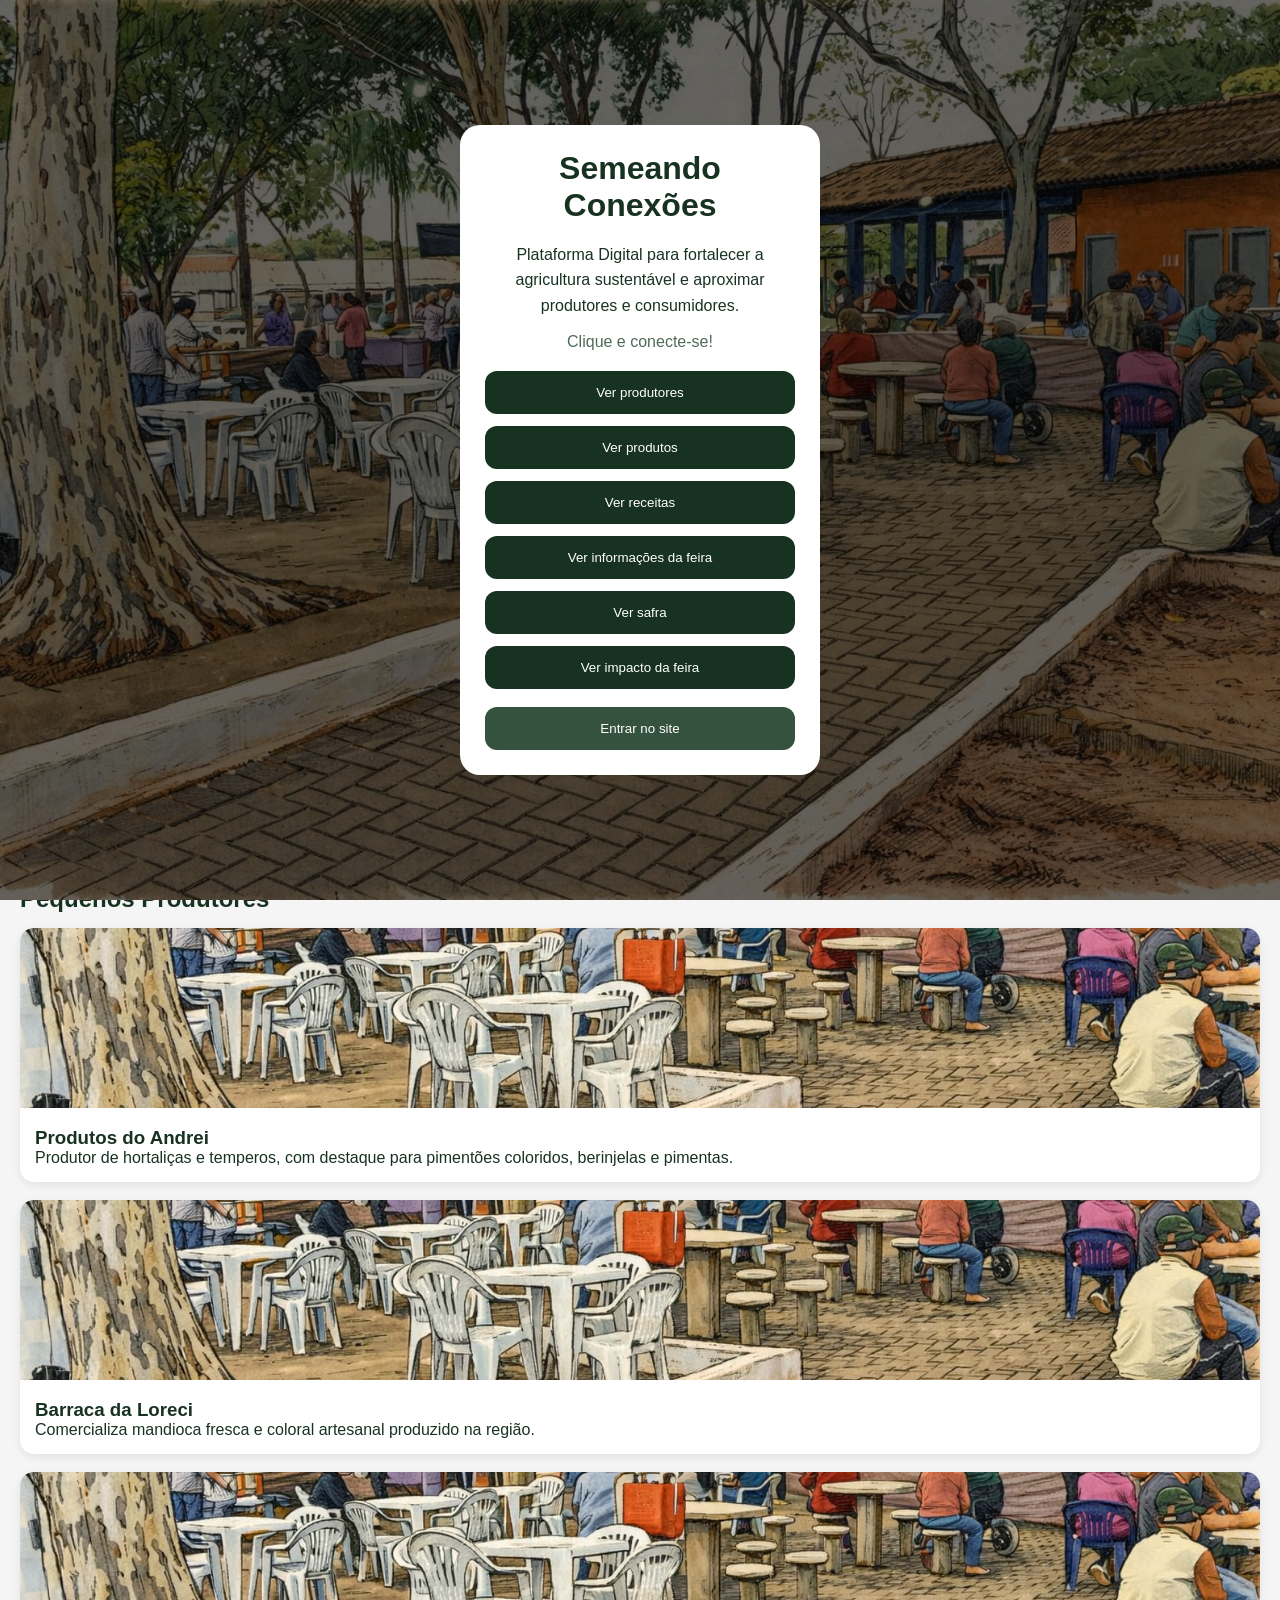
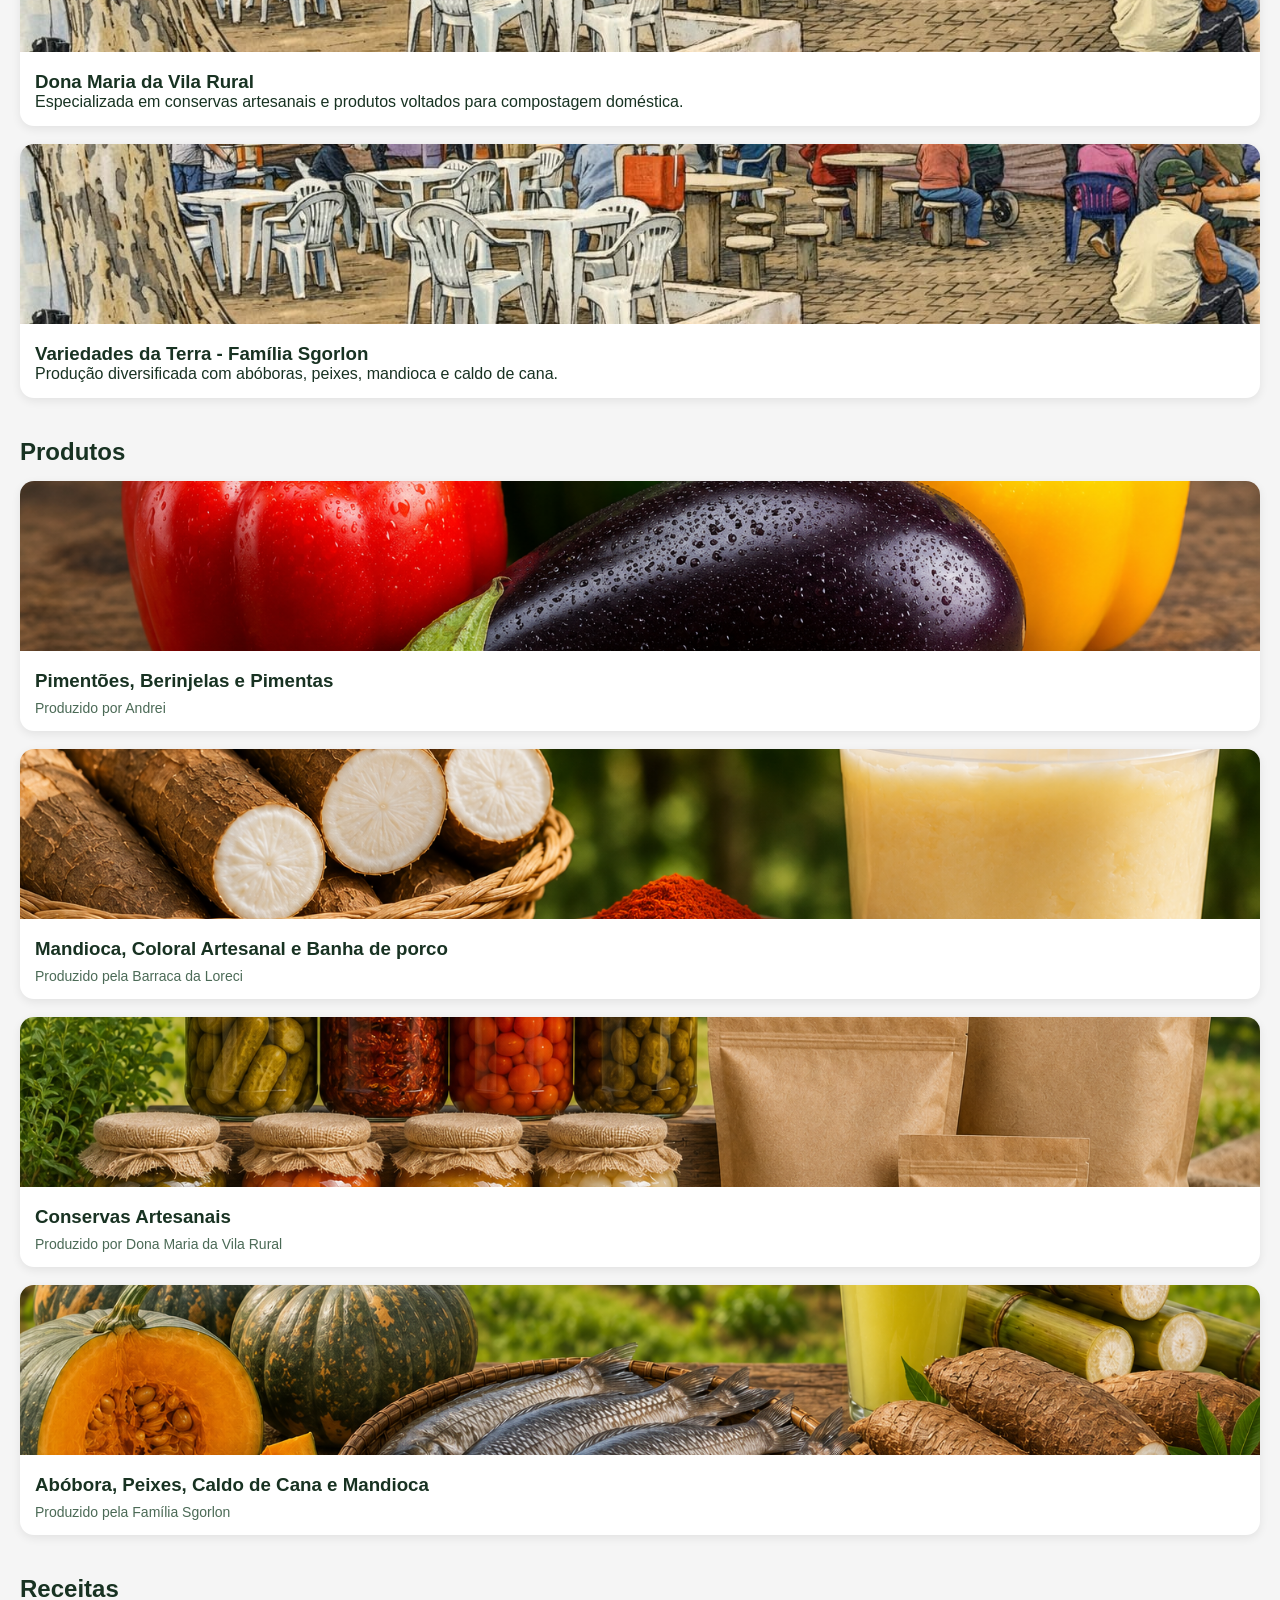
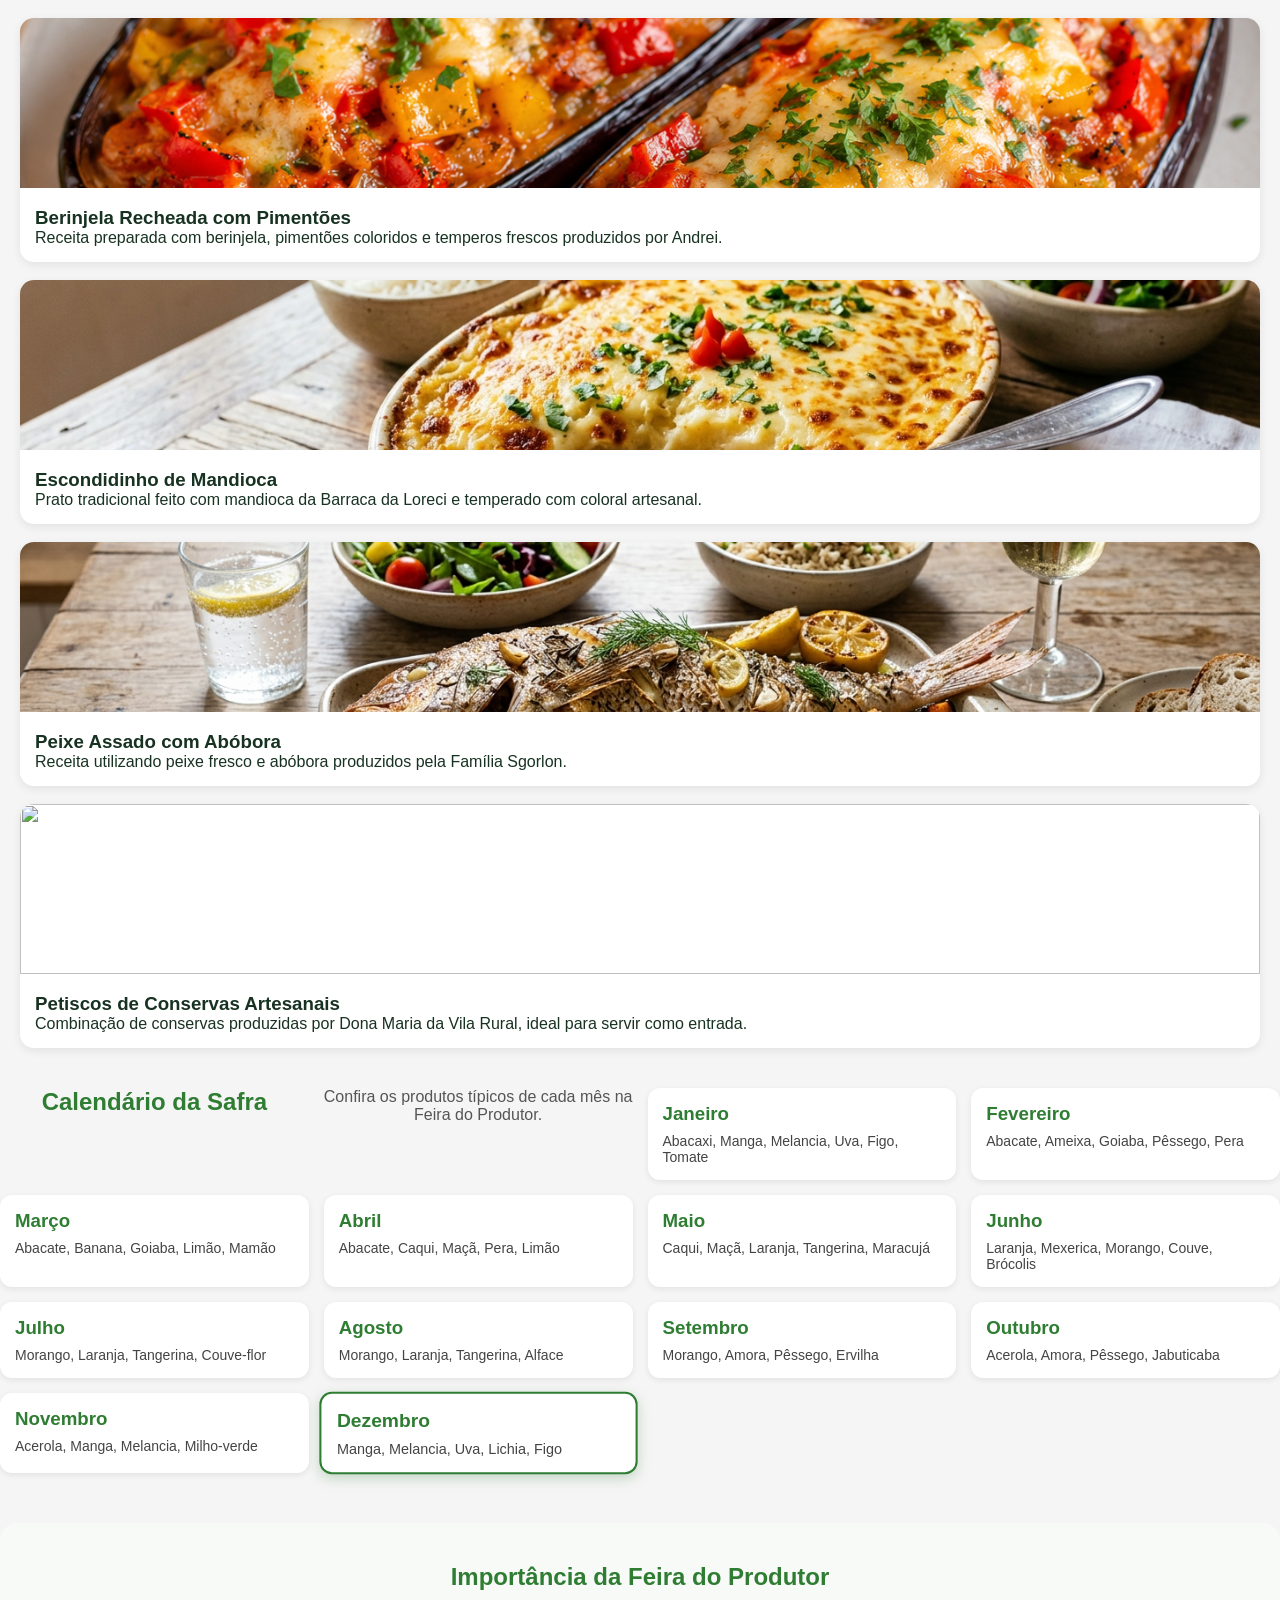
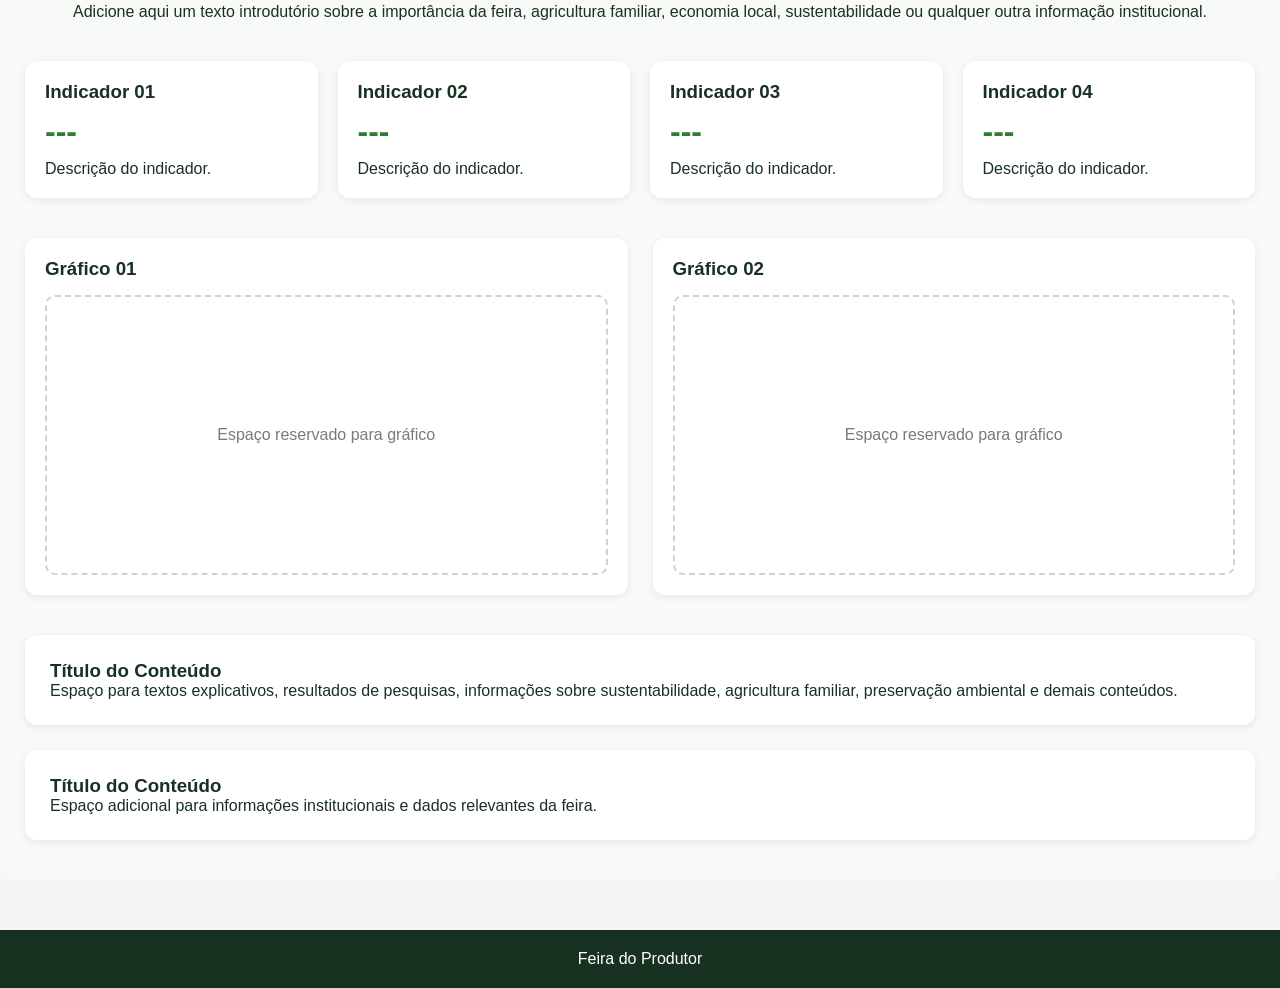
==== index.html @ ab34d2a9 "Atualizar o index.html" ====
<!DOCTYPE html>
<html lang="pt-BR">

<head>

    <meta charset="UTF-8">

    <meta name="viewport"
          content="width=device-width, initial-scale=1.0">

    <title>Semeando Conexões</title>

    <link rel="stylesheet"
          href="style.css">

</head>

<body>

    <!-- =========================================
    TELA INICIAL
    ========================================= -->

    <div class="tela-inicial" id="telaInicial">

        <div class="inicio-box">

            <h1>
              Semeando Conexões
            </h1>

            <p>

                Plataforma Digital para fortalecer a agricultura sustentável e aproximar produtores e consumidores.

            </p>

            <span>
                Clique e conecte-se!
            </span>

            <div class="botoes-inicio">

                <button onclick="irPara('produtores')">

                    Ver produtores

                </button>

                <button onclick="irPara('produtos')">

                    Ver produtos

                </button>

                <button onclick="irPara('receitas')">

                    Ver receitas

                </button>

                <button onclick="irPara('informacoes')">

                    Ver informações da feira

                </button>

                <button onclick="irPara('fpmc-safra')">

                    Ver safra

                </button>

                <button onclick="irPara('fpmc-impacto-feira)">

                    Ver impacto da feira

                </button>

            </div>

            <button class="entrar-site"
                    onclick="fecharTela()">

                Entrar no site

            </button>

        </div>

    </div>

    <!-- =========================================
    TOPO
    ========================================= -->

    <header>

       Semeando Conexões

    </header>

<div class="acessibilidade">

    <button onclick="alternarModoEscuro()">
        🌙 Modo Escuro
    </button>

    <button onclick="aumentarFonte()">
        A+
    </button>

    <button onclick="diminuirFonte()">
        A-
    </button>

</div>

    <!-- =========================================
    BANNER
    ========================================= -->

    <div class="banner">

        <img src="imagens/feira.jpeg">
        <div class="banner-escuro"></div>

        <img src="https://cdn-icons-png.flaticon.com/512/2909/2909762.png"
             class="logo-banner">

        <div class="banner-info">

            <p>
                Mais do que uma feira digital, somos uma ponte entre quem produz e quem consome, utilizando a tecnologia para valorizar o trabalho no campo e construir um futuro mais sustentável.
            </p>

        </div>

    </div>

    <!-- =========================================
    AVISOS
    ========================================= -->

    <section>

        <h2>Avisos</h2>

        <div class="caixa">

            <p>
               Leve suas figurinhas repetidas e participe da troca do Álbum da Copa do Mundo na feira do dia 05, a partir das 18h!
            </p>

        </div>

        <div class="caixa">

            <p>
              Atenção! Hoje é dia de feira!
            </p>

        </div>

    </section>

    <!-- =========================================
    FEIRA
    ========================================= -->

    <section id="informacoes">

        <h2>Informações da Feira</h2>

        <div class="caixa">

            <p>
                <strong>Local:</strong>
                Praça dos Expedicionários, Santa Cruz de Monte Castelo
            </p>

            <br>

            <p>
                <strong>Data:</strong>
                05 de Junho
            </p>

            <br>

            <p>
                <strong>Horário:</strong>
                A partir das 16h
            </p>

        </div>

    </section>

    <!-- =========================================
    PRODUTORES
    ========================================= -->

    <section id="produtores">

    <h2>Pequenos Produtores</h2>

    <div class="produtores">

        <div class="produtor">

            <img src="imagens/feira.jpeg">

            <div class="produtor-info">

                <h3>Produtos do Andrei</h3>

                <p>
                    Produtor de hortaliças e temperos, com destaque para pimentões coloridos, berinjelas e pimentas.
                </p>

            </div>

        </div>

        <div class="produtor">

            <img src="imagens/feira.jpeg">

            <div class="produtor-info">

                <h3>Barraca da Loreci</h3>

                <p>
                    Comercializa mandioca fresca e coloral artesanal produzido na região.
                </p>

            </div>

        </div>

        <div class="produtor">

            <img src="imagens/feira.jpeg">

            <div class="produtor-info">

                <h3>Dona Maria da Vila Rural</h3>

                <p>
                    Especializada em conservas artesanais e produtos voltados para compostagem doméstica.
                </p>

            </div>

        </div>

        <div class="produtor">

            <img src="imagens/feira.jpeg">

            <div class="produtor-info">

                <h3>Variedades da Terra - Família Sgorlon</h3>

                <p>
                    Produção diversificada com abóboras, peixes, mandioca e caldo de cana.
                </p>

            </div>

        </div>

    </div>

</section>

    <!-- =========================================
    PRODUTOS
    ========================================= -->

    <section id="produtos">

    <h2>Produtos</h2>

    <div class="produtos">

        <div class="produto">

            <img src="imagens/andrei.png">

            <div class="produto-info">

                <h3>Pimentões, Berinjelas e Pimentas</h3>

                <p class="produtor-nome">
                    Produzido por Andrei
                </p>

            </div>

        </div>

        <div class="produto">

            <img src="imagens/loreci.png">

            <div class="produto-info">

                <h3>Mandioca, Coloral Artesanal e Banha de porco</h3>

                <p class="produtor-nome">
                    Produzido pela Barraca da Loreci
                </p>

            </div>

        </div>

        <div class="produto">

            <img src="imagens/dmaria.png">

            <div class="produto-info">

                <h3>Conservas Artesanais</h3>

                <p class="produtor-nome">
                    Produzido por Dona Maria da Vila Rural
                </p>

            </div>

        </div>

        <div class="produto">

            <img src="imagens/sgorlon.png">

            <div class="produto-info">

                <h3>Abóbora, Peixes, Caldo de Cana e Mandioca</h3>

                <p class="produtor-nome">
                    Produzido pela Família Sgorlon
                </p>

            </div>

        </div>

    </div>

</section>

    <!-- =========================================
    RECEITAS
    ========================================= -->

    <section id="receitas">

    <h2>Receitas</h2>

    <div class="receitas">

        <div class="receita">

            <img src="imagens/berinjela.png">

            <div class="receita-info">

                <h3>Berinjela Recheada com Pimentões</h3>

                <p>
                    Receita preparada com berinjela, pimentões coloridos e temperos frescos produzidos por Andrei.
                </p>

            </div>

        </div>

        <div class="receita">

            <img src="imagens/escondidinho.png">

            <div class="receita-info">

                <h3>Escondidinho de Mandioca</h3>

                <p>
                    Prato tradicional feito com mandioca da Barraca da Loreci e temperado com coloral artesanal.
                </p>

            </div>

        </div>

        <div class="receita">

            <img src="imagens/peixe.png">

            <div class="receita-info">

                <h3>Peixe Assado com Abóbora</h3>

                <p>
                    Receita utilizando peixe fresco e abóbora produzidos pela Família Sgorlon.
                </p>

            </div>

        </div>

        <div class="receita">

            <img src="imagens/conservas">

            <div class="receita-info">

                <h3>Petiscos de Conservas Artesanais</h3>

                <p>
                    Combinação de conservas produzidas por Dona Maria da Vila Rural, ideal para servir como entrada.
                </p>

            </div>

        </div>

    </div>

</section>

<div class="fpmc-safra">

<h2 class="fpmc-safra-titulo">Calendário da Safra</h2>
<p class="fpmc-safra-subtitulo">
    Confira os produtos típicos de cada mês na Feira do Produtor.
</p>

    <div class="fpmc-safra-item" data-mes="0">
        <h3>Janeiro</h3>
        <p>Abacaxi, Manga, Melancia, Uva, Figo, Tomate</p>
    </div>

    <div class="fpmc-safra-item" data-mes="1">
        <h3>Fevereiro</h3>
        <p>Abacate, Ameixa, Goiaba, Pêssego, Pera</p>
    </div>

    <div class="fpmc-safra-item" data-mes="2">
        <h3>Março</h3>
        <p>Abacate, Banana, Goiaba, Limão, Mamão</p>
    </div>

    <div class="fpmc-safra-item" data-mes="3">
        <h3>Abril</h3>
        <p>Abacate, Caqui, Maçã, Pera, Limão</p>
    </div>

    <div class="fpmc-safra-item" data-mes="4">
        <h3>Maio</h3>
        <p>Caqui, Maçã, Laranja, Tangerina, Maracujá</p>
    </div>

    <div class="fpmc-safra-item" data-mes="5">
        <h3>Junho</h3>
        <p>Laranja, Mexerica, Morango, Couve, Brócolis</p>
    </div>

    <div class="fpmc-safra-item" data-mes="6">
        <h3>Julho</h3>
        <p>Morango, Laranja, Tangerina, Couve-flor</p>
    </div>

    <div class="fpmc-safra-item" data-mes="7">
        <h3>Agosto</h3>
        <p>Morango, Laranja, Tangerina, Alface</p>
    </div>

    <div class="fpmc-safra-item" data-mes="8">
        <h3>Setembro</h3>
        <p>Morango, Amora, Pêssego, Ervilha</p>
    </div>

    <div class="fpmc-safra-item" data-mes="9">
        <h3>Outubro</h3>
        <p>Acerola, Amora, Pêssego, Jabuticaba</p>
    </div>

    <div class="fpmc-safra-item" data-mes="10">
        <h3>Novembro</h3>
        <p>Acerola, Manga, Melancia, Milho-verde</p>
    </div>

    <div class="fpmc-safra-item" data-mes="11">
        <h3>Dezembro</h3>
        <p>Manga, Melancia, Uva, Lichia, Figo</p>
    </div>

</div>

<section id="fpmc-impacto-feira">

    <div class="fpmc-impacto-cabecalho">
        <h2>Importância da Feira do Produtor</h2>
        <p>
            Adicione aqui um texto introdutório sobre a importância da feira,
            agricultura familiar, economia local, sustentabilidade ou qualquer
            outra informação institucional.
        </p>
    </div>

    <!-- Área para indicadores -->
    <div class="fpmc-impacto-indicadores">

        <div class="fpmc-impacto-card">
            <h3>Indicador 01</h3>
            <div class="fpmc-impacto-valor">---</div>
            <p>Descrição do indicador.</p>
        </div>

        <div class="fpmc-impacto-card">
            <h3>Indicador 02</h3>
            <div class="fpmc-impacto-valor">---</div>
            <p>Descrição do indicador.</p>
        </div>

        <div class="fpmc-impacto-card">
            <h3>Indicador 03</h3>
            <div class="fpmc-impacto-valor">---</div>
            <p>Descrição do indicador.</p>
        </div>

        <div class="fpmc-impacto-card">
            <h3>Indicador 04</h3>
            <div class="fpmc-impacto-valor">---</div>
            <p>Descrição do indicador.</p>
        </div>

    </div>

    <!-- Área para gráficos -->
    <div class="fpmc-impacto-graficos">

        <div class="fpmc-grafico-box">
            <h3>Gráfico 01</h3>
            <div class="fpmc-placeholder">
                Espaço reservado para gráfico
            </div>
        </div>

        <div class="fpmc-grafico-box">
            <h3>Gráfico 02</h3>
            <div class="fpmc-placeholder">
                Espaço reservado para gráfico
            </div>
        </div>

    </div>

    <!-- Área para textos explicativos -->
    <div class="fpmc-impacto-conteudo">

        <div class="fpmc-texto-box">
            <h3>Título do Conteúdo</h3>
            <p>
                Espaço para textos explicativos, resultados de pesquisas,
                informações sobre sustentabilidade, agricultura familiar,
                preservação ambiental e demais conteúdos.
            </p>
        </div>

        <div class="fpmc-texto-box">
            <h3>Título do Conteúdo</h3>
            <p>
                Espaço adicional para informações institucionais e dados
                relevantes da feira.
            </p>
        </div>

    </div>

</section>

    <!-- =========================================
    RODAPÉ
    ========================================= -->

    <footer>

       Feira do Produtor

    </footer>

    <script src="script.js"></script>

</body>
</html>
---- style.css ----
* {

    margin: 0;
    padding: 0;

    box-sizing: border-box;

    font-family: Verdana, sans-serif;
}

body {

    background: #F5F5F5;

    color: #183222;
}

/* =========================================
TELA INICIAL
========================================= */

.tela-inicial {
    position: fixed;
    inset: 0;
    background: 
        linear-gradient(
            rgba(0,0,0,0.60),
            rgba(0,0,0,0.60)
        ), 
        url("imagens/feira.jpeg"); 

    background-size: cover;
    background-position: center;
    display: flex;
    justify-content: center;
    align-items: center;
    z-index: 9999;
    padding: 20px;
}

.inicio-box {

    background: white;

    width: 100%;

    max-width: 360px;

    border-radius: 20px;

    padding: 25px;

    text-align: center;
}

.inicio-box h1 {

    color: #183222;

    margin-bottom: 18px;
}

.inicio-box p {

    line-height: 1.6;

    margin-bottom: 15px;
}

.inicio-box span {

    display: block;

    margin-bottom: 20px;

    color: #4E6B58;
}

.botoes-inicio {

    display: flex;

    flex-direction: column;

    gap: 12px;

    margin-bottom: 18px;
}

.botoes-inicio button,
.entrar-site {

    background: #183222;

    color: white;

    border: none;

    padding: 14px;

    border-radius: 12px;

    cursor: pointer;
}

.entrar-site {

    background: #35523F;

    width: 100%;
}

/* =========================================
TOPO
========================================= */

header {

    background: #183222;

    color: white;

    padding: 18px;

    text-align: center;

    font-size: 22px;

    font-weight: bold;
}

/* =========================================
BANNER
========================================= */

.banner {

    position: relative;

    height: 240px;

    overflow: hidden;
}

.banner img {

    width: 100%;
    height: 100%;

    object-fit: cover;
}

.banner-escuro {

    position: absolute;

    inset: 0;

    background: rgba(0,0,0,0.45);
}

.banner-info {

    position: absolute;

    bottom: 20px;

    left: 20px;

    color: white;
}

.banner-info h1 {

    font-size: 30px;

    margin-bottom: 10px;
}

.banner-info p {

    font-size: 15px;

    max-width: 240px;

    line-height: 1.5;
}


/* =========================================
SEÇÕES
========================================= */

section {

    padding: 20px;
}

section h2 {

    margin-bottom: 15px;

    color: #183222;

    font-size: 24px;
}

/* =========================================
CAIXAS
========================================= */

.caixa {

    background: white;

    border-left: 6px solid #183222;

    padding: 16px;

    border-radius: 12px;

    margin-bottom: 18px;
}

.caixa p {

    line-height: 1.6;
}

/* =========================================
PRODUTORES
========================================= */

.produtores {

    display: flex;

    flex-direction: column;

    gap: 18px;
}

.produtor {

    background: white;

    border-radius: 14px;

    overflow: hidden;

    box-shadow:
        0 3px 10px rgba(0,0,0,0.08);
}

.produtor img {

    width: 100%;

    height: 180px;

    object-fit: cover;
}

.produtor-info {

    padding: 15px;
}

/* =========================================
PRODUTOS
========================================= */

.produtos {

    display: flex;

    flex-direction: column;

    gap: 18px;
}

.produto {

    background: white;

    border-radius: 14px;

    overflow: hidden;

    box-shadow:
        0 3px 10px rgba(0,0,0,0.08);
}

.produto img {

    width: 100%;

    height: 170px;

    object-fit: cover;
}

.produto-info {

    padding: 15px;
}

.produtor-nome {

    color: #4B6A56;

    margin-top: 8px;

    font-size: 14px;
}

/* =========================================
RECEITAS
========================================= */

.receitas {

    display: flex;

    flex-direction: column;

    gap: 18px;
}

.receita {

    background: white;

    border-radius: 14px;

    overflow: hidden;

    box-shadow:
        0 3px 10px rgba(0,0,0,0.08);
}

.receita img {

    width: 100%;

    height: 170px;

    object-fit: cover;
}

.receita-info {

    padding: 15px;
}

/* =========================================
RODAPÉ
========================================= */

footer {

    background: #183222;

    color: white;

    text-align: center;

    padding: 20px;

    margin-top: 25px;
}

/* =========================================
ACESSIBILIDADE
========================================= */

.acessibilidade {

    display: flex;

    justify-content: center;

    align-items: center;

    gap: 12px;

    padding: 14px 18px;

    background: white;

    position: sticky;

    top: 0;

    z-index: 900;

    box-shadow:
        0 2px 10px rgba(0,0,0,0.08);
}

.acessibilidade button {

    border: none;

    background: #183222;

    color: white;

    min-width: 55px;

    height: 55px;

    border-radius: 14px;

    font-size: 16px;

    font-weight: bold;

    cursor: pointer;

    transition: all 0.25s ease;

    display: flex;

    align-items: center;

    justify-content: center;

    box-shadow:
        0 4px 12px rgba(24,50,34,0.20);
}

.acessibilidade button:hover {

    transform: translateY(-2px);

    box-shadow:
        0 6px 16px rgba(24,50,34,0.30);
}

.acessibilidade button:active {

    transform: scale(0.96);
}

/* BOTÃO MODO ESCURO */

.acessibilidade button:first-child {

    min-width: 150px;

    gap: 8px;

    padding: 0 18px;
}

/* =========================================
MODO ESCURO
========================================= */

.dark-mode {

   background: #121212;

   color: #F5F5F5;
}

.dark-mode header {

   background: #0F2217;
}

.dark-mode footer {

   background: #0F2217;
}

.dark-mode .acessibilidade {

   background: #1E1E1E;
}

/* =========================
   CARDS GERAIS + FEIRA
========================= */

.dark-mode .caixa,
.dark-mode .produtor,
.dark-mode .produto,
.dark-mode .receita,
.dark-mode .fpmc-impacto-card,
.dark-mode .fpmc-grafico-box,
.dark-mode .fpmc-texto-box {

   background: #1E1E1E;

   color: #F5F5F5;
}

/* TÍTULOS GERAIS */
.dark-mode section h2,
.dark-mode .fpmc-impacto-card h3,
.dark-mode .fpmc-grafico-box h3,
.dark-mode .fpmc-texto-box h3 {

   color: #1E1E1E;
}

/* =========================
IMPORTÂNCIA DA FEIRA
========================= */

.dark-mode #fpmc-impacto-feira{
    background:#1E1E1E;
}

.dark-mode #fpmc-impacto-feira,
.dark-mode #fpmc-impacto-feira p,
.dark-mode #fpmc-impacto-feira span,
.dark-mode #fpmc-impacto-feira div{
    color:#F5F5F5;
}

.dark-mode #fpmc-impacto-feira .fpmc-impacto-cabecalho p{
    color:#D0D0D0;
}

.dark-mode .fpmc-impacto-card,
.dark-mode .fpmc-grafico-box,
.dark-mode .fpmc-texto-box{
    background:#1E1E1E;
    color:#F5F5F5;
}

.dark-mode .fpmc-impacto-card h3,
.dark-mode .fpmc-grafico-box h3,
.dark-mode .fpmc-texto-box h3{
    color:#1E1E1E;
}

.dark-mode .fpmc-impacto-valor{
    color:#1E1E1E;
}

.dark-mode .fpmc-placeholder{
    background:#151515;
    border-color:#444;
    color:#D0D0D0;
}
/* =========================
   CALENDÁRIO DA SAFRA
========================= */

.dark-mode {

   background: #121212;

   color: #F5F5F5;
}

/* =========================
   ESTRUTURA GERAL
========================= */

.dark-mode header {
   background: #0F2217;
}

.dark-mode footer {
   background: #0F2217;
}

.dark-mode .acessibilidade {
   background: #1E1E1E;
}

/* =========================
   CARDS GERAIS DO SITE
========================= */

.dark-mode .caixa,
.dark-mode .produtor,
.dark-mode .produto,
.dark-mode .receita,
.dark-mode .fpmc-impacto-card,
.dark-mode .fpmc-grafico-box,
.dark-mode .fpmc-texto-box,
.dark-mode .fpmc-safra-item {

   background: #1E1E1E;

   color: #807d7d;
}

/* =========================
   TÍTULOS
========================= */

.dark-mode section h2,
.dark-mode .fpmc-impacto-card h3,
.dark-mode .fpmc-grafico-box h3,
.dark-mode .fpmc-texto-box h3,
.dark-mode .fpmc-safra-item h3 {

   color: #8DDB9A;
}

/* =========================
   IMPORTÂNCIA DA FEIRA
   (CORREÇÃO DEFINITIVA)
========================= */

.dark-mode #fpmc-impacto-feira,
.dark-mode #fpmc-impacto-feira p,
.dark-mode #fpmc-impacto-feira span,
.dark-mode #fpmc-impacto-feira div {

   color: #494747;
}

/* valores dos indicadores */
.dark-mode .fpmc-impacto-valor {
   color: #8DDB9A;
}

/* placeholders de gráfico */
.dark-mode .fpmc-placeholder {
   background: #151515;
   border-color: #444;
   color: #5c5b5b;
}

/* =========================
   CALENDÁRIO DA SAFRA (NOVO MODELO)
========================= */

.dark-mode .fpmc-safra-item {
   background: #1E1E1E;
   color: #F5F5F5;
}

.dark-mode .fpmc-safra-item p {
   color: #E0E0E0;
}

.dark-mode .fpmc-safra-titulo {
    color: #8DDB9A;
}

.dark-mode .fpmc-safra-subtitulo {
    color: #D0D0D0;
}

/* =========================
   ELEMENTOS EXISTENTES
========================= */

.dark-mode .produtor-nome {
   color: #A9E2B0;
}

.dark-mode .inicio-box {
   background: #222;
   color: white;
}

.dark-mode .inicio-box h1 {
   color: #8DDB9A;
}

.dark-mode .inicio-box span {
   color: #D0D0D0;
}

.dark-mode .acessibilidade button {
   background: #2E7D32;
}

/* Calendário da Safra - Feira do Produtor Monte Castelo */

.fpmc-safra-titulo {
    text-align: center;
    color: #2e7d32;
    margin-bottom: 40px;
}

.fpmc-safra-subtitulo {
    text-align: center;
    margin-bottom: 20px;
    color: #555;
}

.fpmc-safra {
    display: grid;
    grid-template-columns: repeat(4, 1fr);
    gap: 15px;
    margin-top: 20px;
}

/* Responsivo */
@media (max-width: 1000px) {
    .fpmc-safra {
        grid-template-columns: repeat(2, 1fr);
    }
}

@media (max-width: 600px) {
    .fpmc-safra {
        grid-template-columns: 1fr;
    }
}

.fpmc-safra-item {
    background: #fff;
    padding: 15px;
    border-radius: 12px;
    box-shadow: 0 2px 6px rgba(0,0,0,0.08);
    transition: 0.3s;
}

.fpmc-safra-item h3 {
    margin: 0 0 8px;
    color: #2e7d32;
}

.fpmc-safra-item p {
    margin: 0;
    font-size: 14px;
    color: #444;
}

/* =========================
   DESTAQUE MÊS ATUAL
========================= */

.fpmc-safra-item.destaque {
    border: 2px solid #2e7d32;
    transform: scale(1.03);
    box-shadow: 0 4px 12px rgba(46,125,50,0.25);
}

#fpmc-impacto-feira{
    margin:50px 0;
    padding:40px 25px;
    background:#f7faf7;
    border-radius:18px;
}

#fpmc-impacto-feira .fpmc-impacto-cabecalho{
    text-align:center;
    margin-bottom:40px;
}

#fpmc-impacto-feira .fpmc-impacto-cabecalho h2{
    color:#2e7d32;
    margin-bottom:12px;
}

#fpmc-impacto-feira .fpmc-impacto-indicadores{
    display:grid;
    grid-template-columns:repeat(auto-fit,minmax(220px,1fr));
    gap:20px;
    margin-bottom:40px;
}

#fpmc-impacto-feira .fpmc-impacto-card{
    background:#fff;
    padding:20px;
    border-radius:12px;
    box-shadow:0 2px 8px rgba(0,0,0,.08);
}

#fpmc-impacto-feira .fpmc-impacto-valor{
    font-size:2rem;
    font-weight:bold;
    color:#2e7d32;
    margin:10px 0;
}

#fpmc-impacto-feira .fpmc-impacto-graficos{
    display:grid;
    grid-template-columns:repeat(auto-fit,minmax(350px,1fr));
    gap:25px;
    margin-bottom:40px;
}

#fpmc-impacto-feira .fpmc-grafico-box{
    background:#fff;
    padding:20px;
    border-radius:12px;
    box-shadow:0 2px 8px rgba(0,0,0,.08);
}

#fpmc-impacto-feira .fpmc-placeholder{
    height:280px;
    border:2px dashed #c7d8c7;
    border-radius:10px;
    display:flex;
    align-items:center;
    justify-content:center;
    color:#7a7a7a;
    margin-top:15px;
}

#fpmc-impacto-feira .fpmc-impacto-conteudo{
    display:grid;
    gap:25px;
}

#fpmc-impacto-feira .fpmc-texto-box{
    background:#fff;
    padding:25px;
    border-radius:12px;
    box-shadow:0 2px 8px rgba(0,0,0,.08);
}
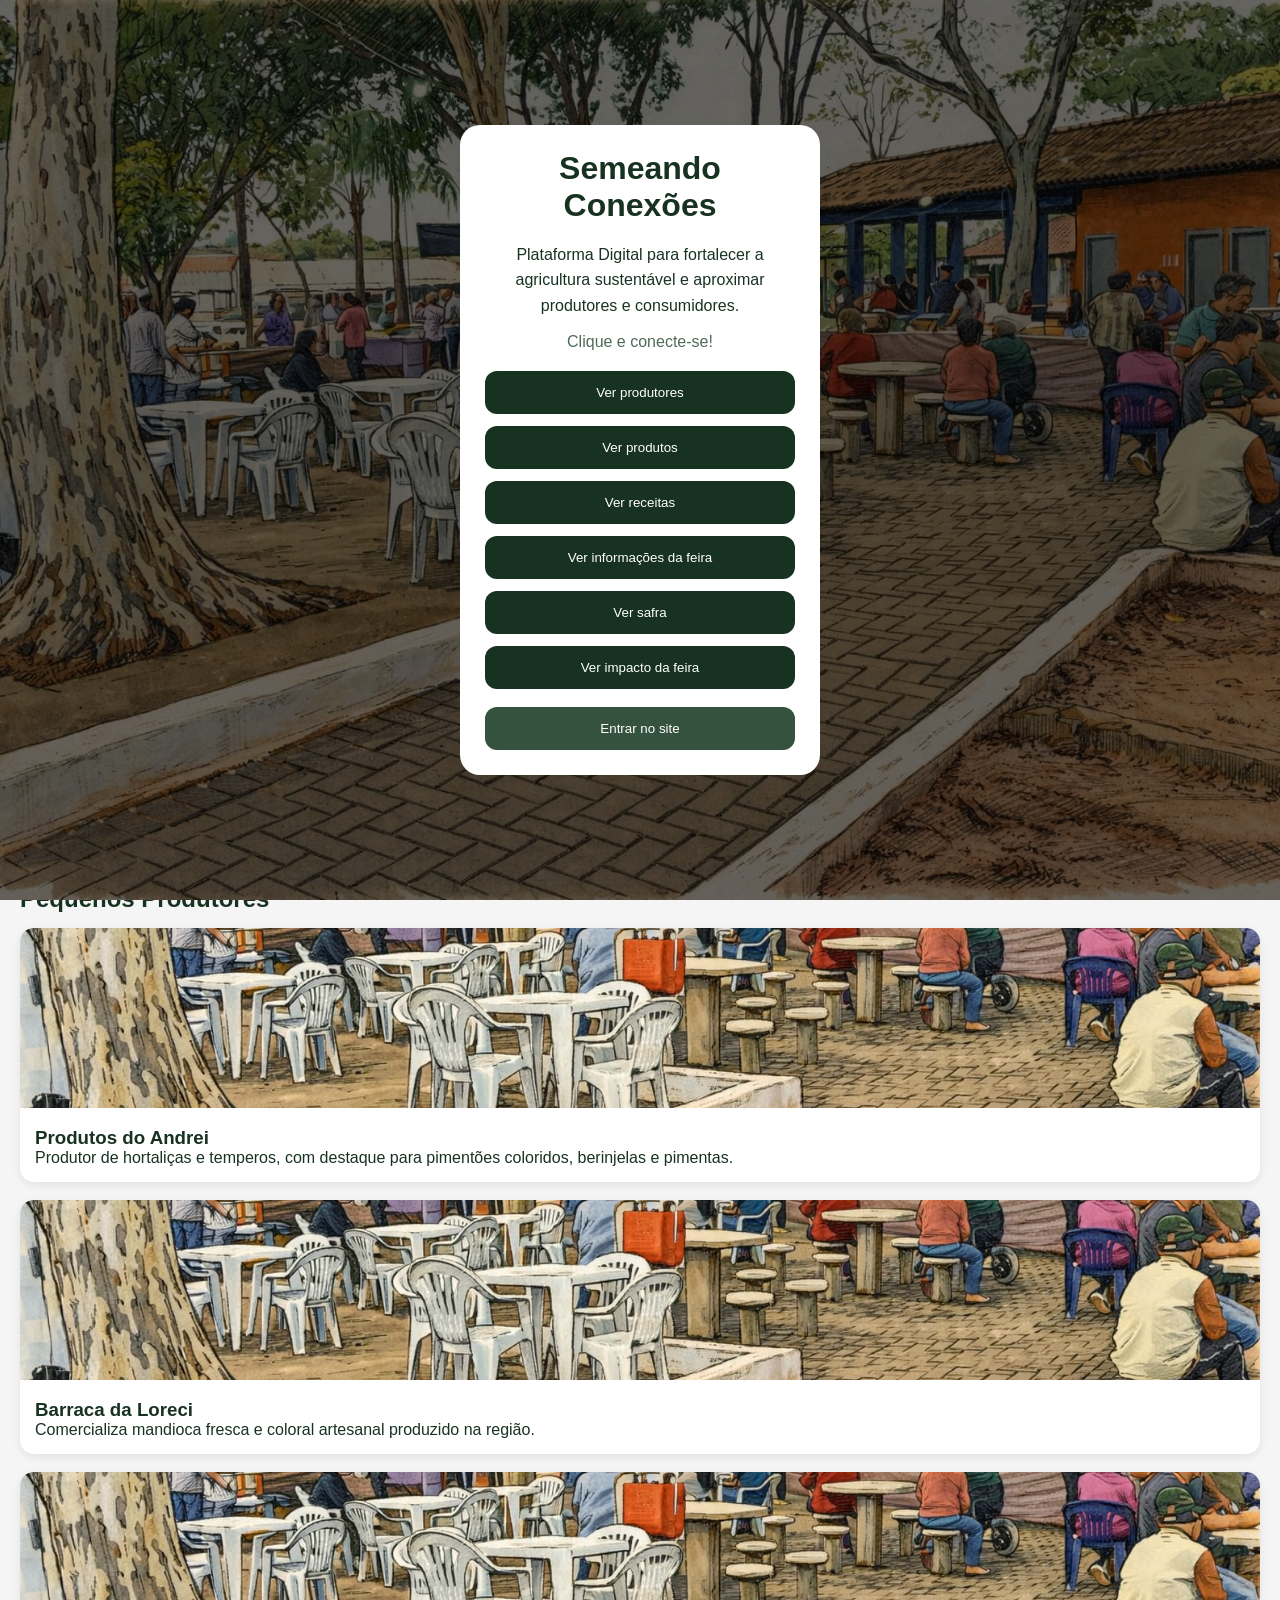
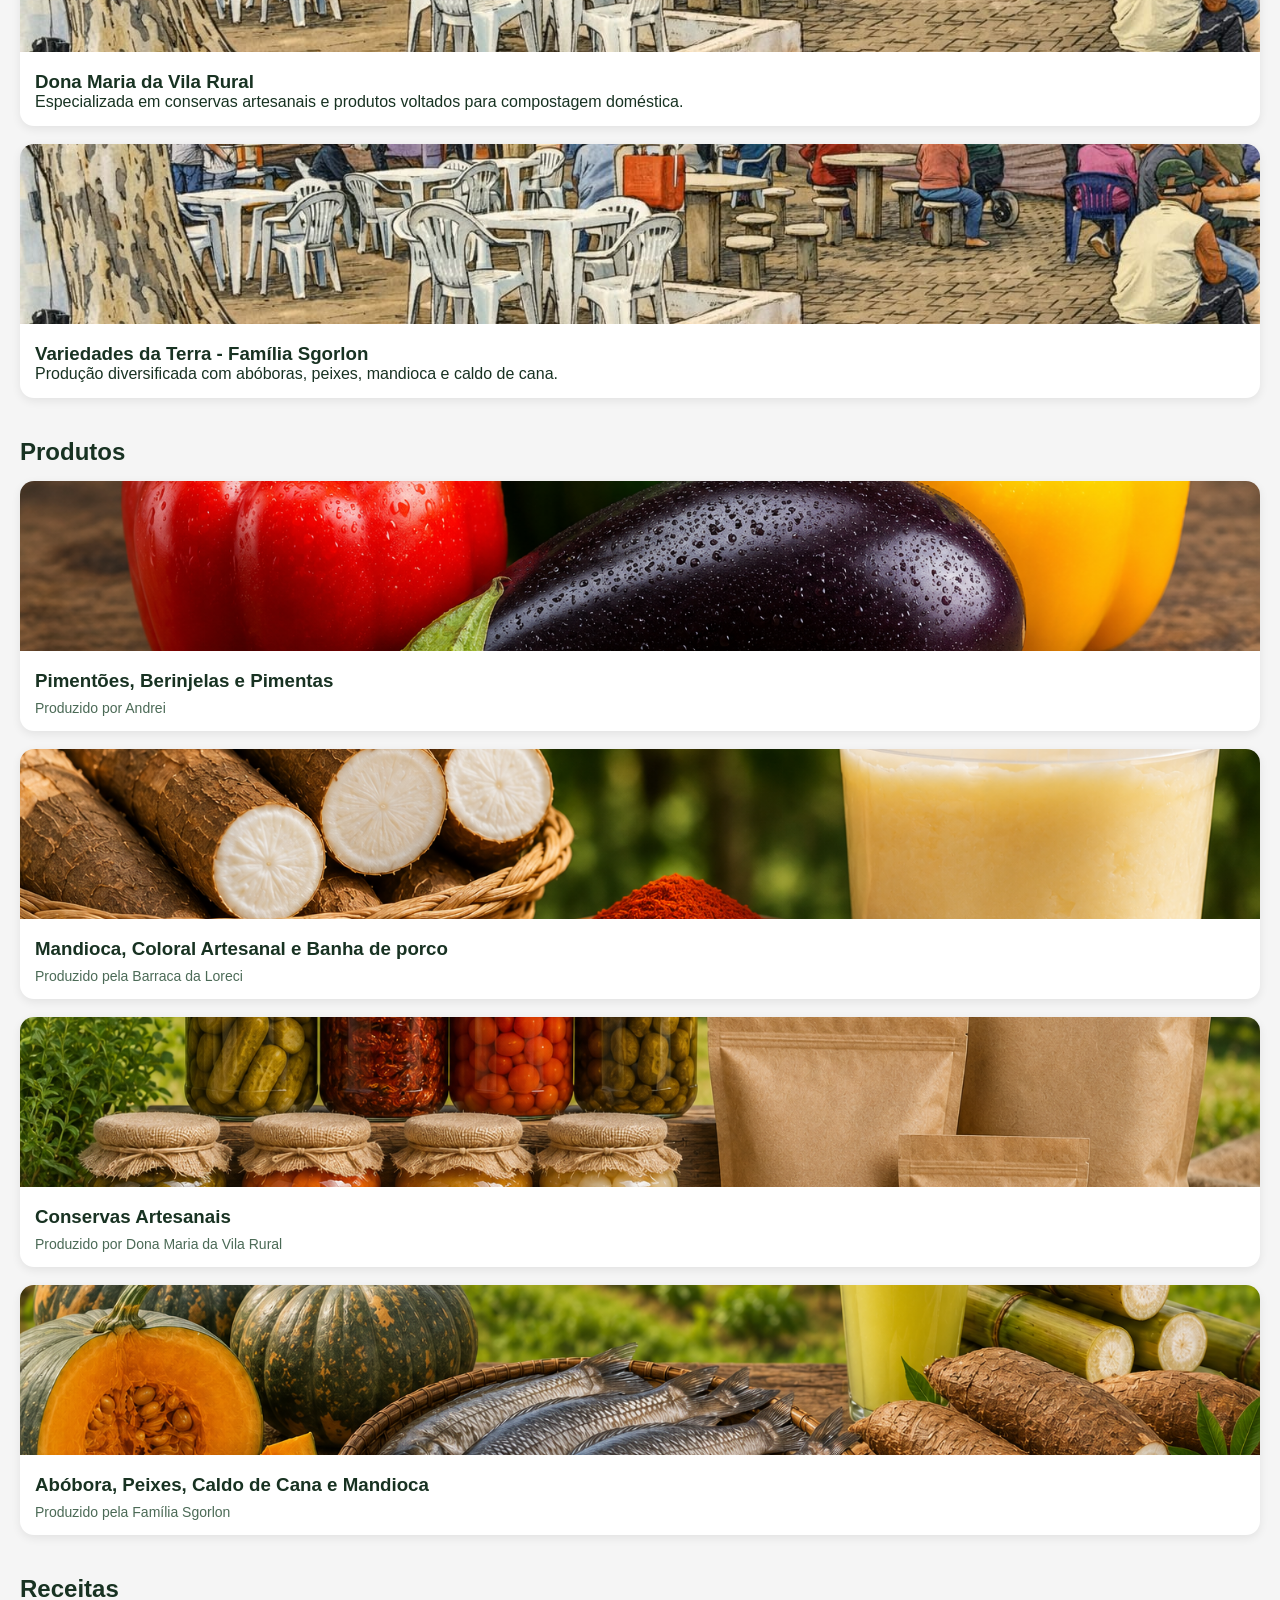
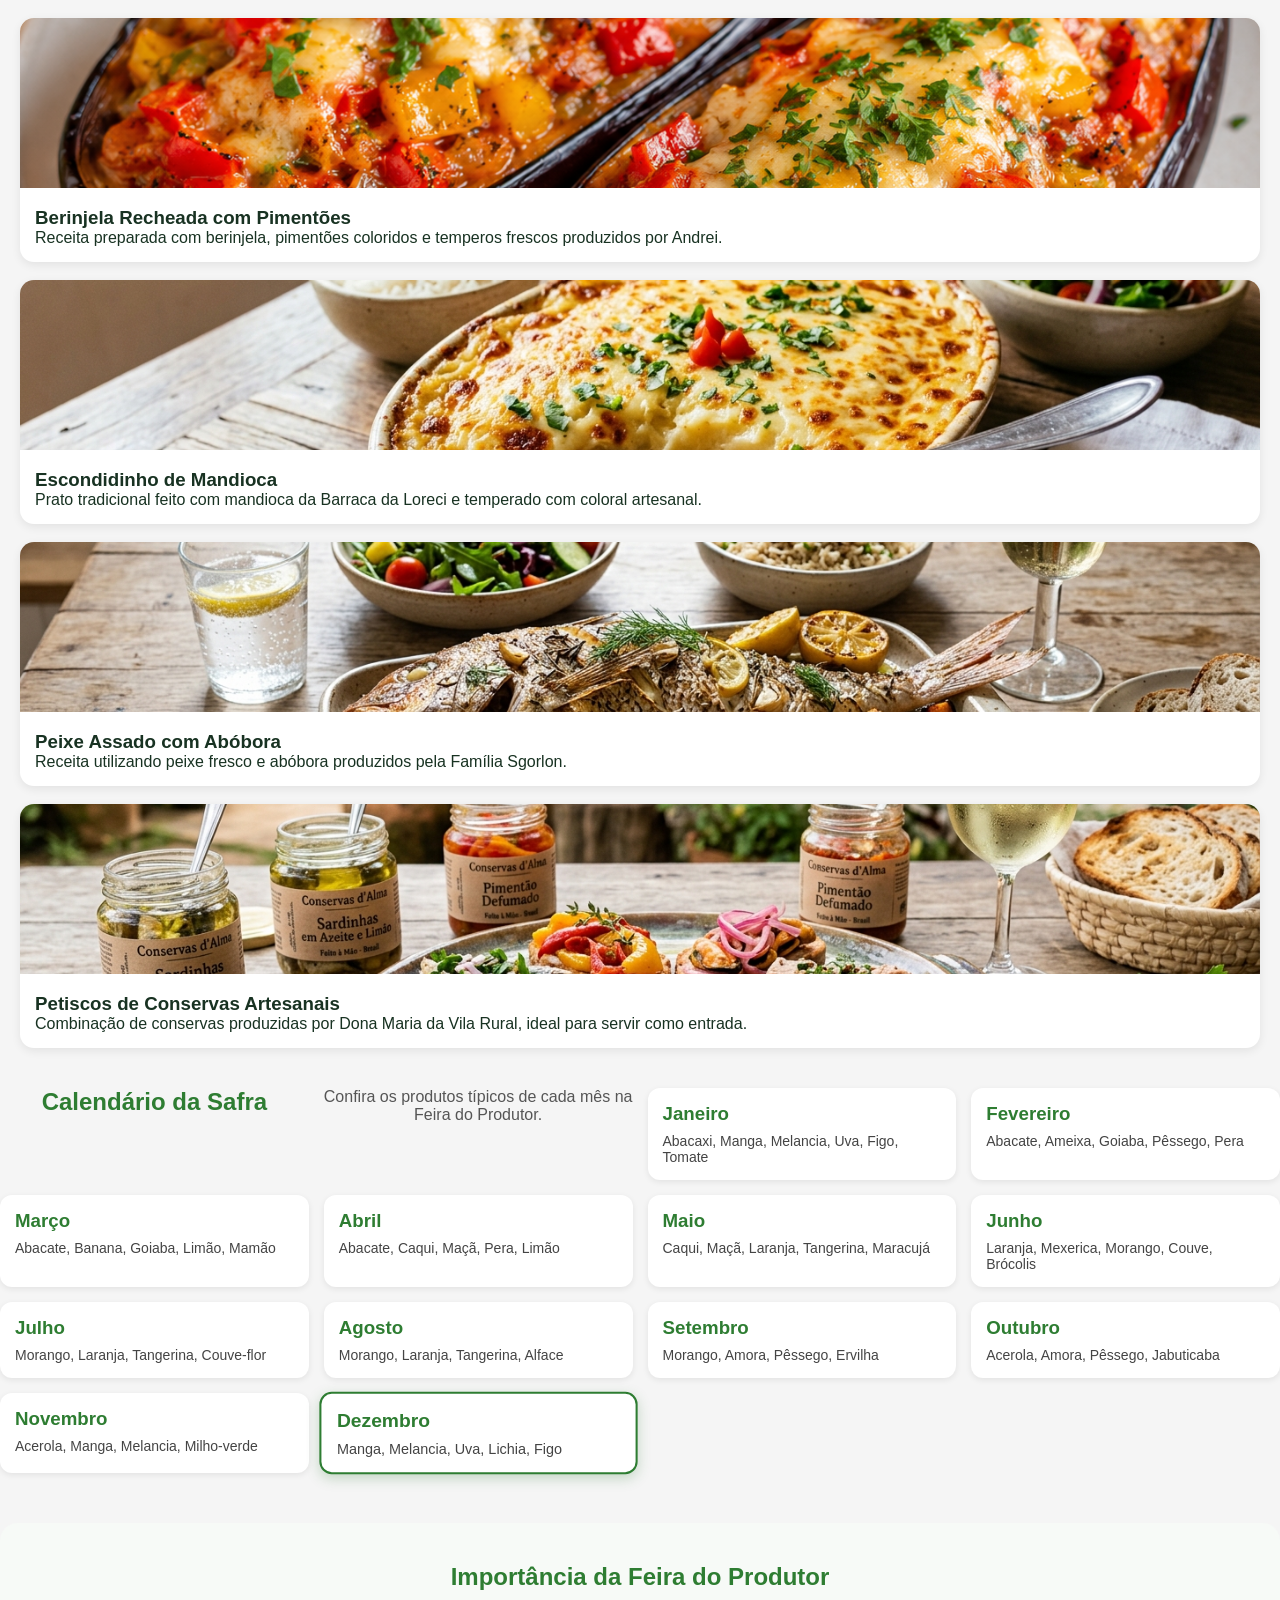
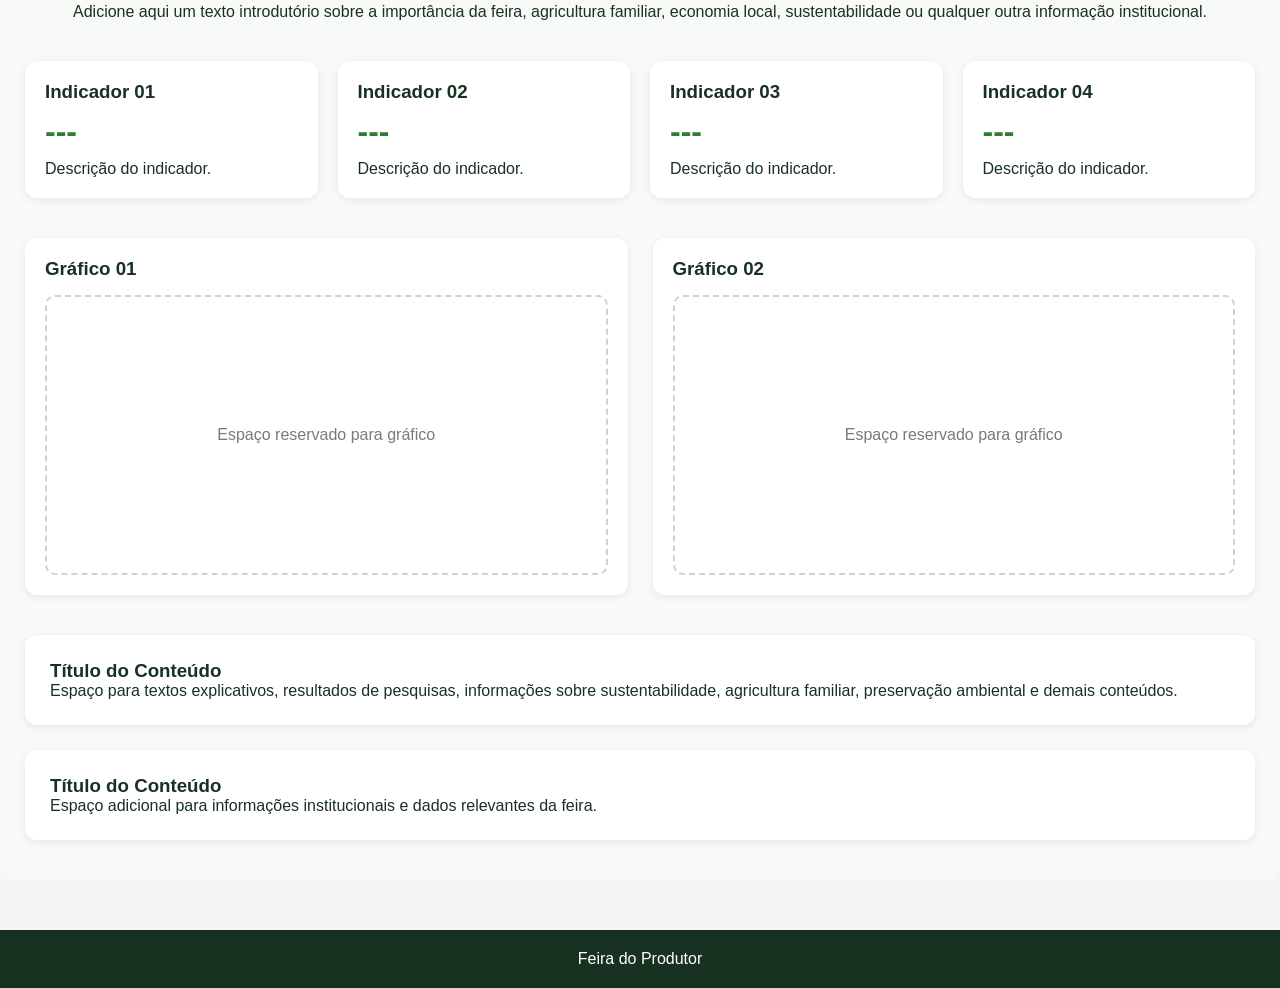
==== commit 6c69ae76: "Atualizar o index.html" ====
--- a/index.html
+++ b/index.html
@@ -413,7 +413,7 @@
 
         <div class="receita">
 
-            <img src="imagens/conservas">
+            <img src="imagens/conservas.png">
 
             <div class="receita-info">
 
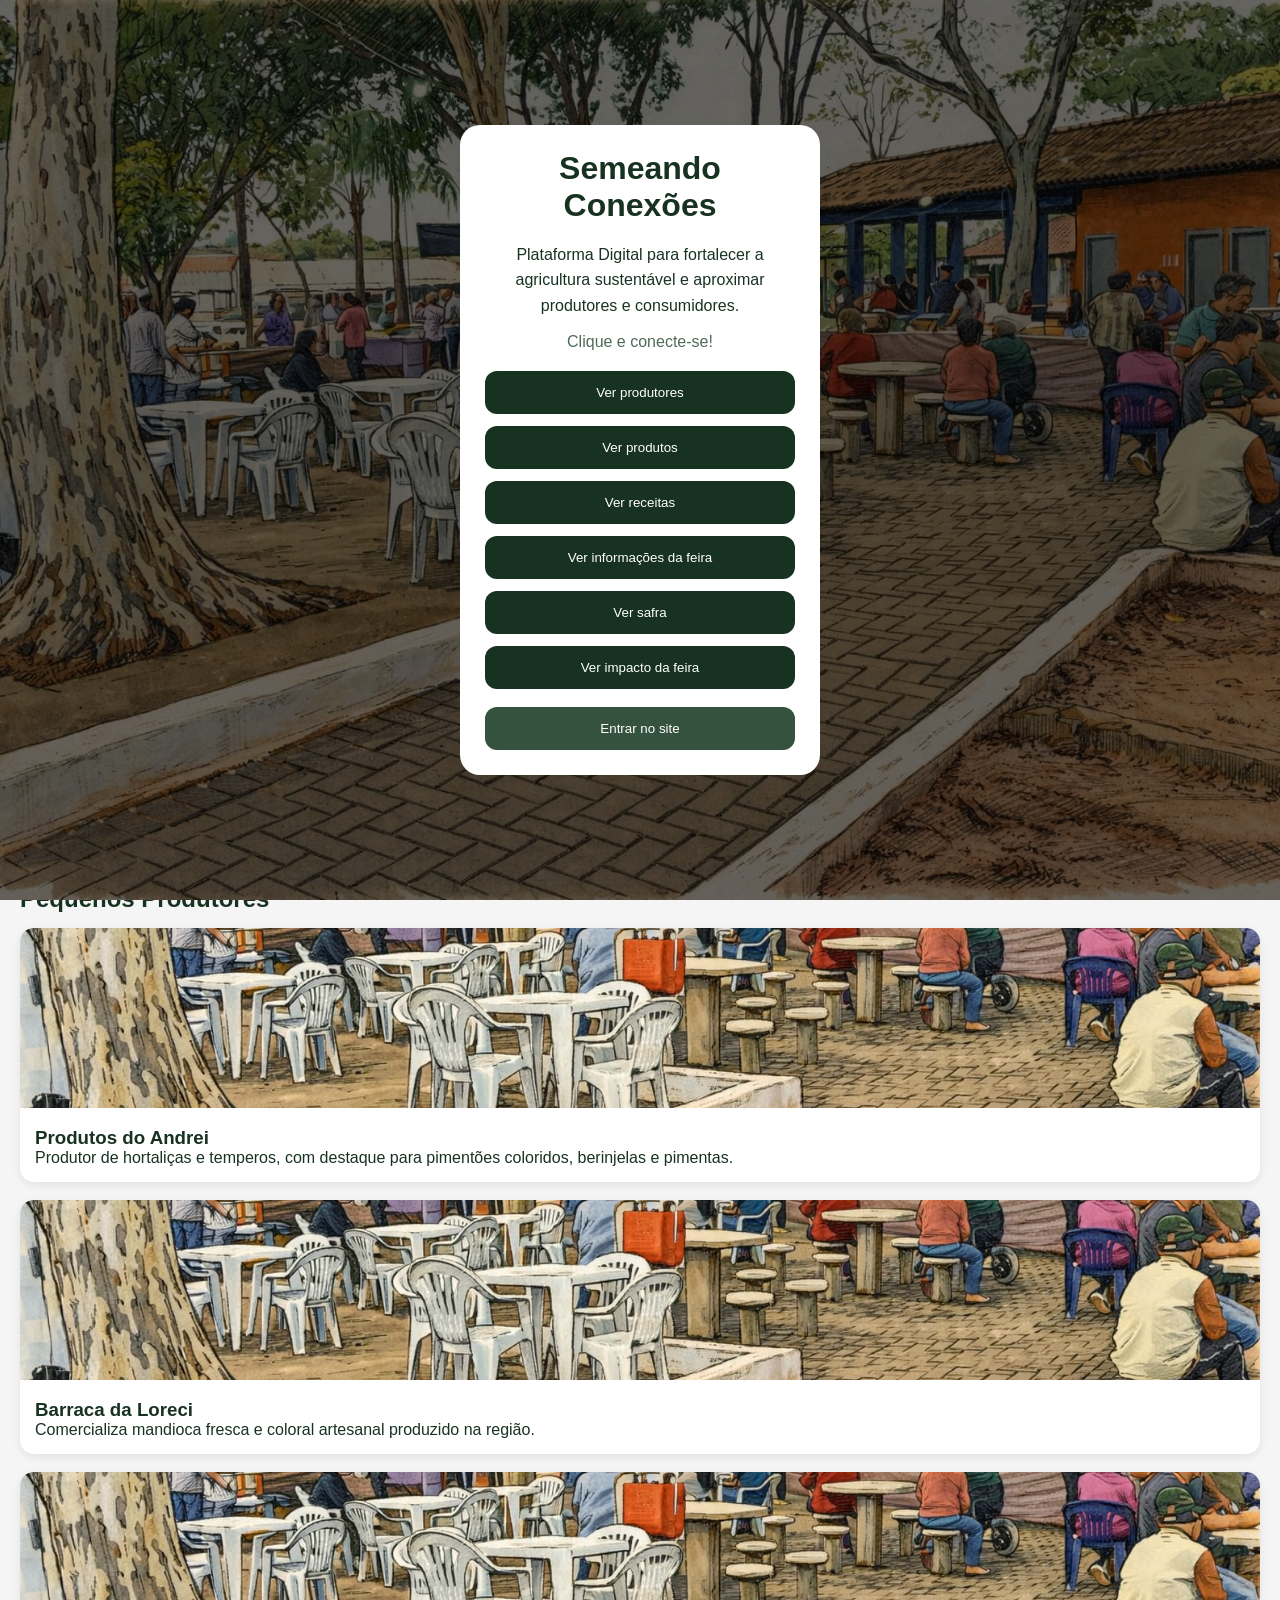
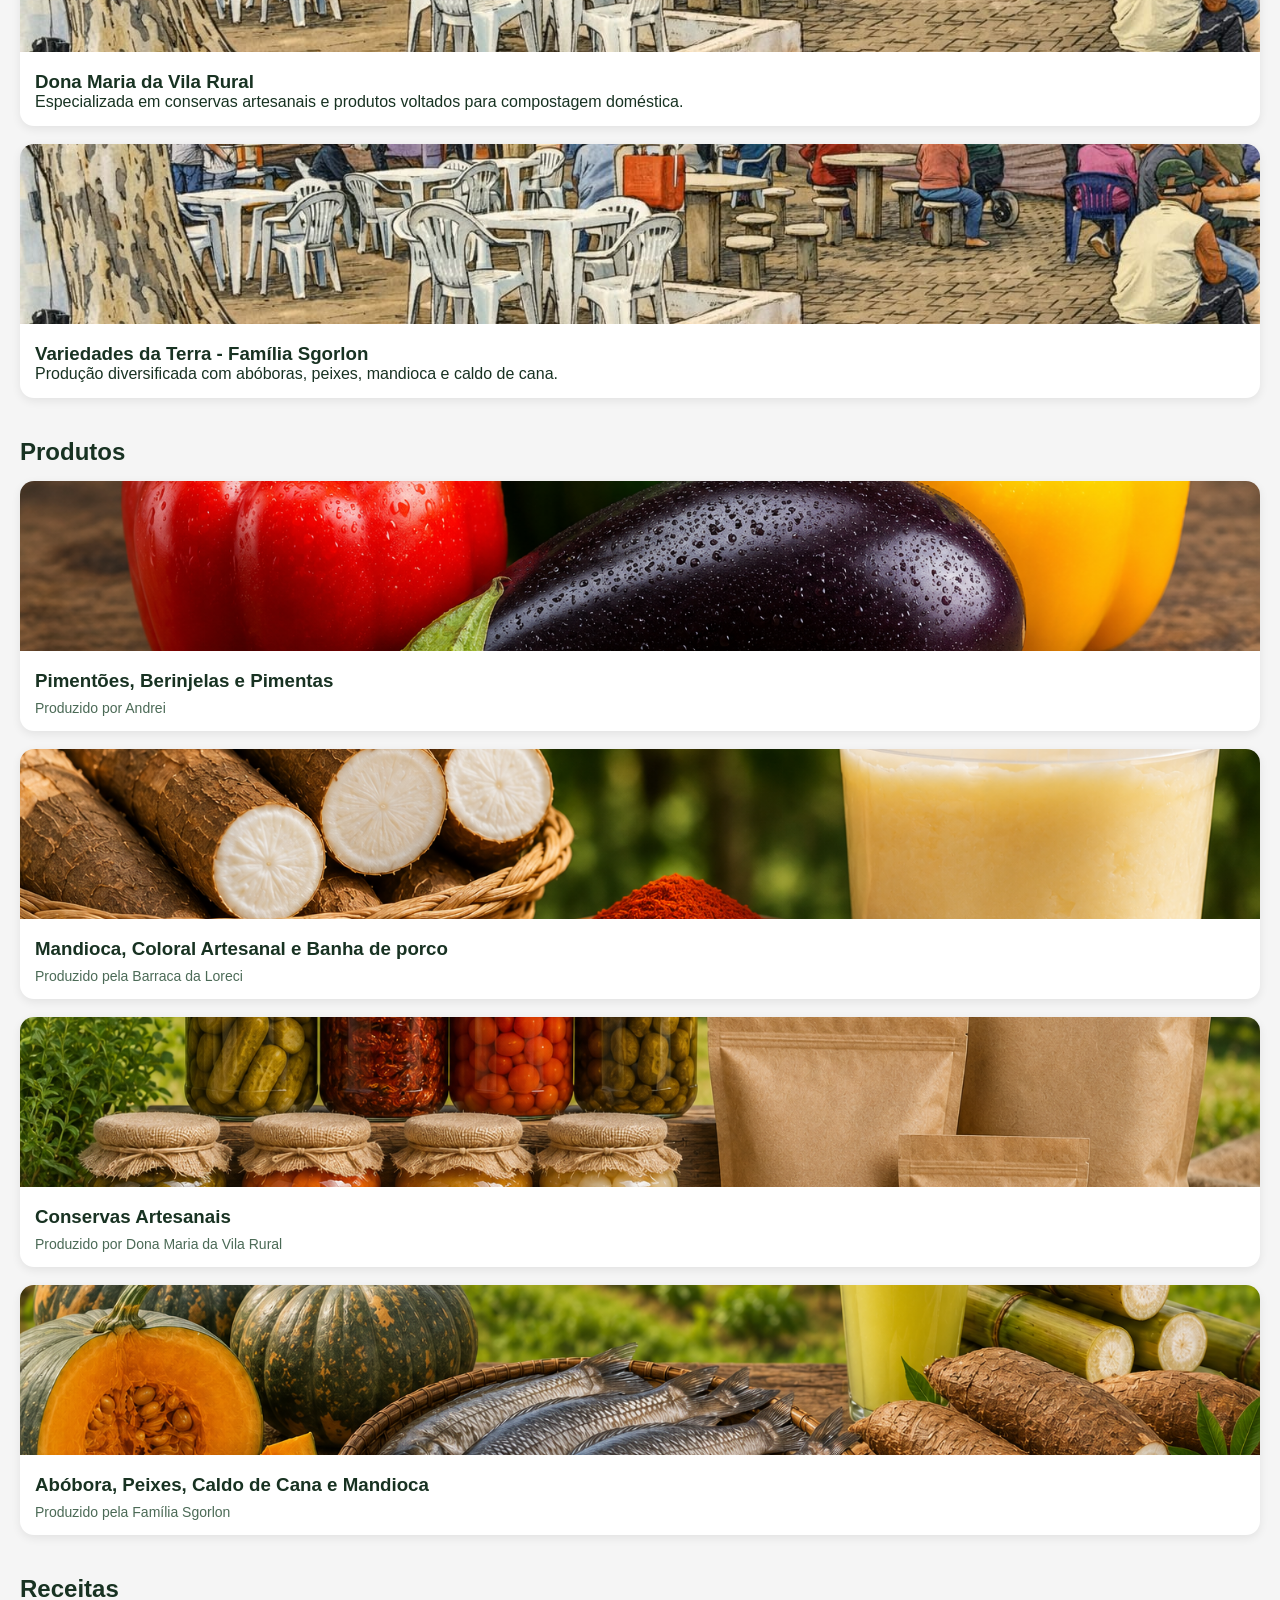
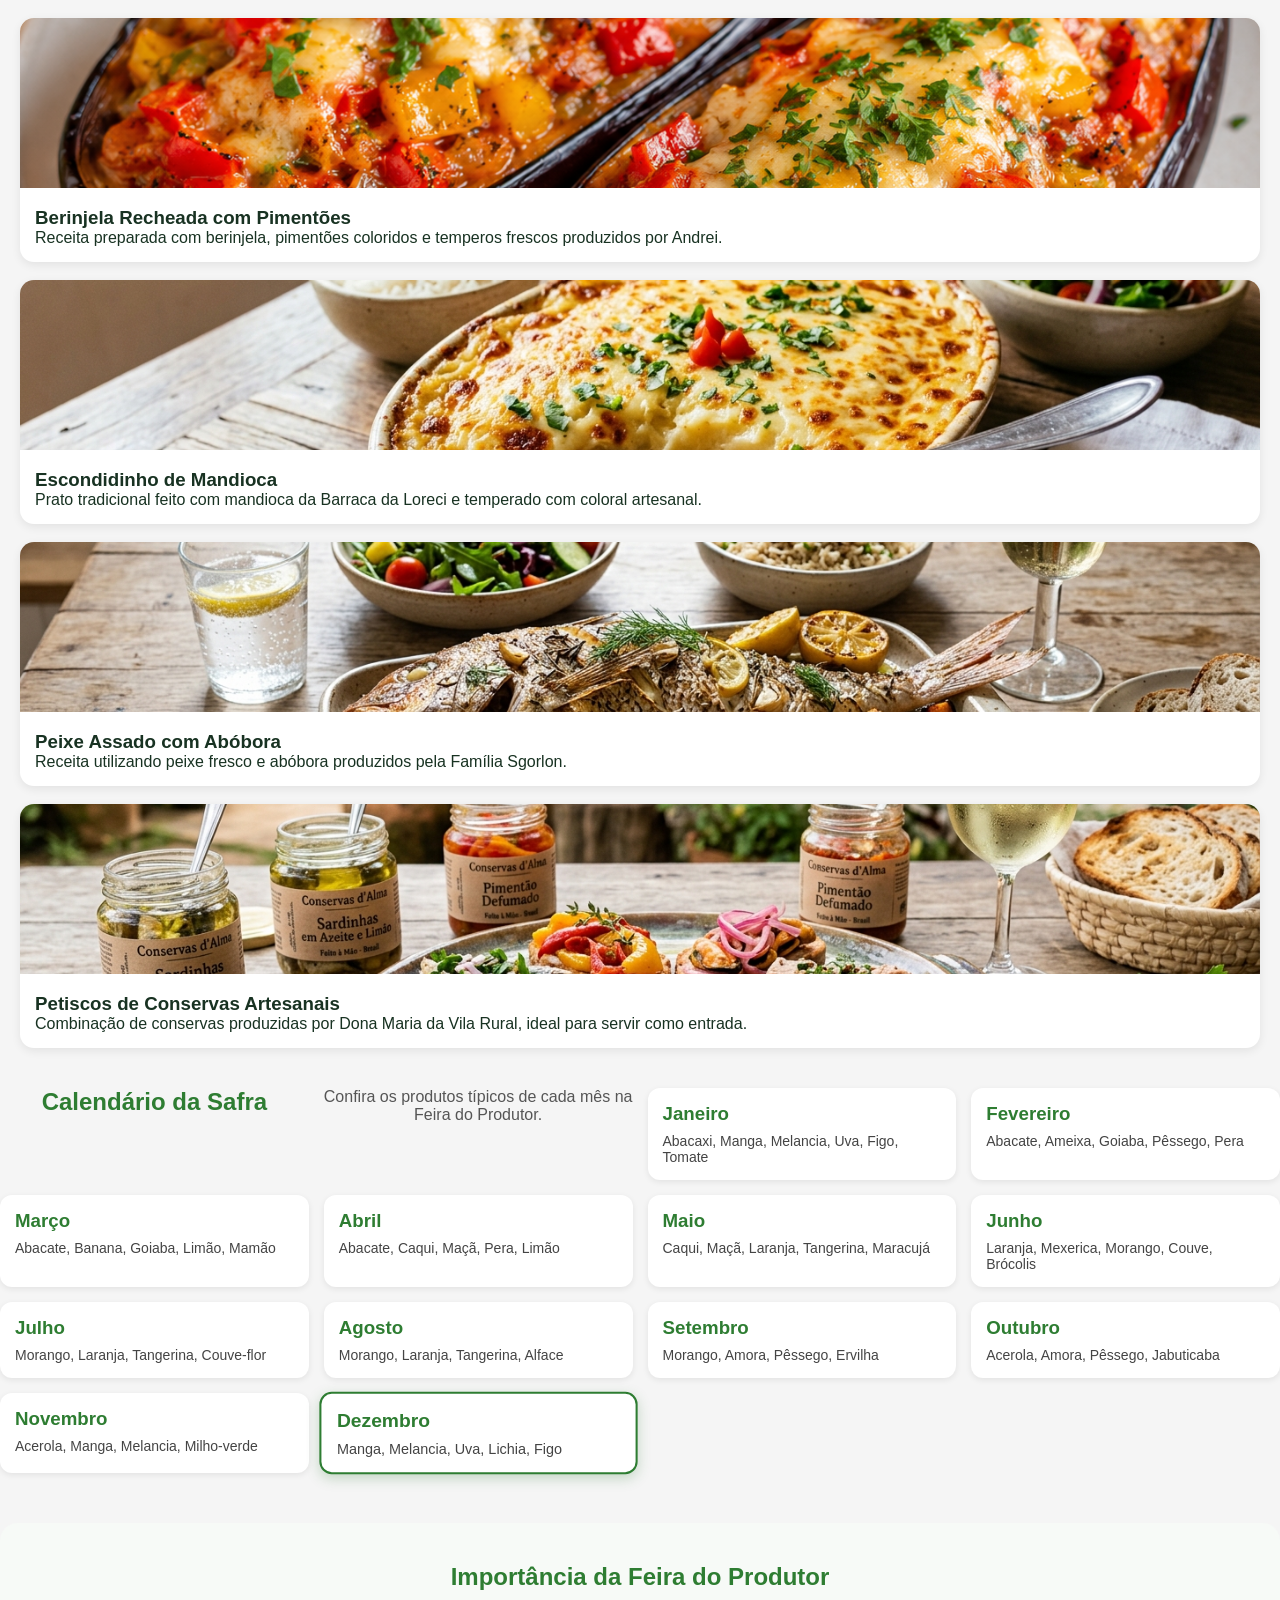
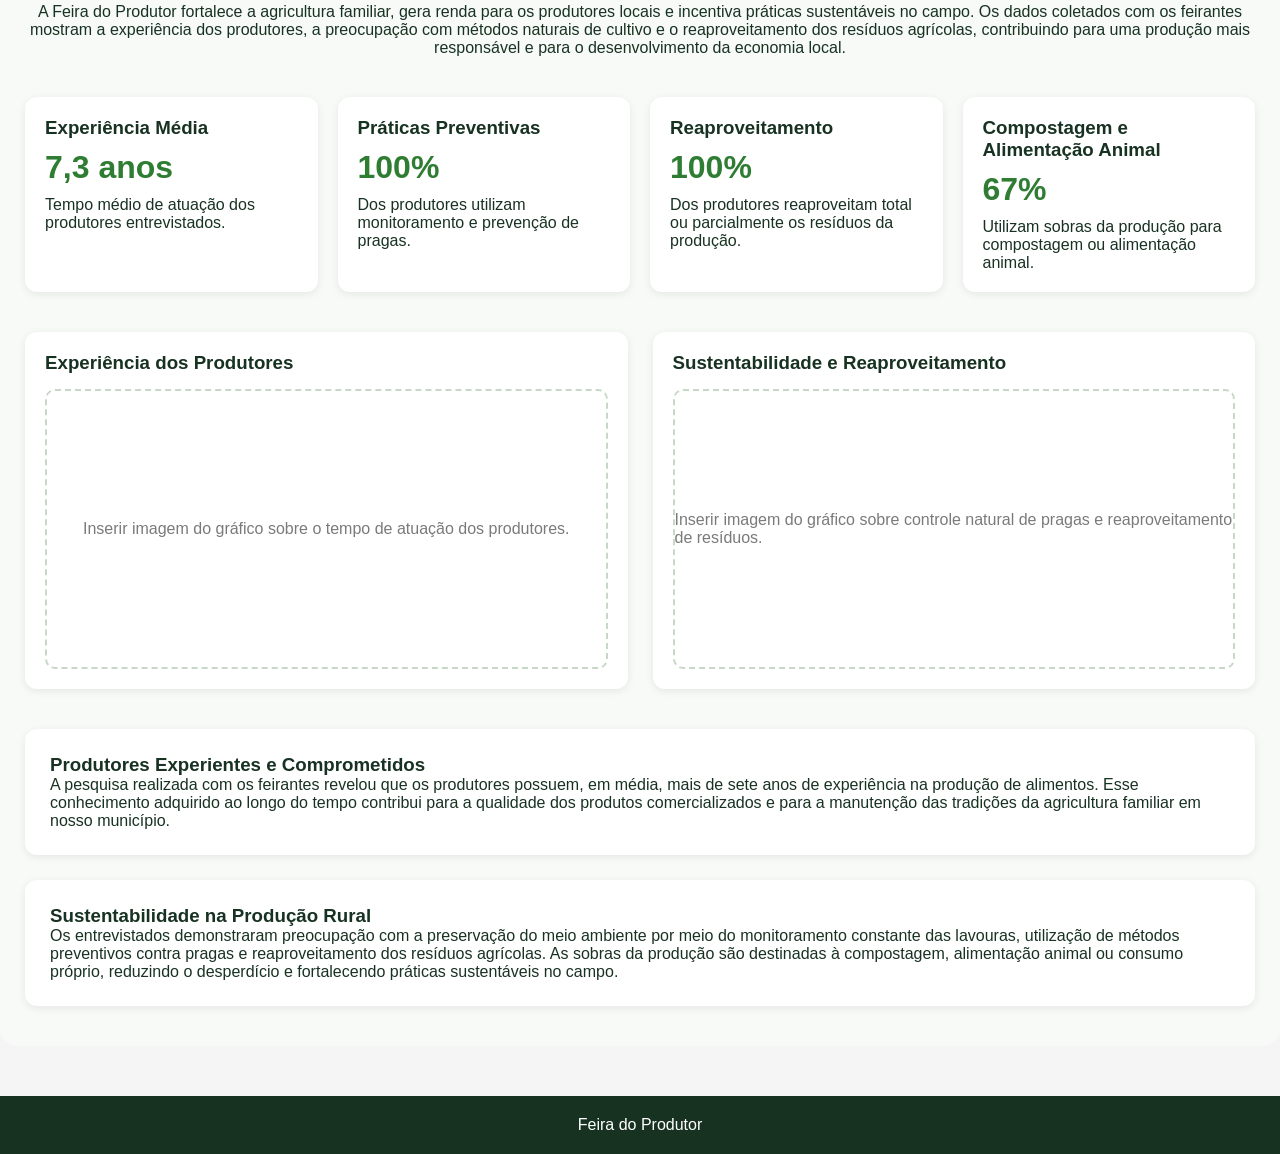
==== commit d530e567: "Atualizar o index.html" ====
--- a/index.html
+++ b/index.html
@@ -500,14 +500,21 @@
 
 </div>
 
+<!-- =========================================
+    IMPACTO DA FEIRA
+    ========================================= -->
+
 <section id="fpmc-impacto-feira">
 
     <div class="fpmc-impacto-cabecalho">
         <h2>Importância da Feira do Produtor</h2>
         <p>
-            Adicione aqui um texto introdutório sobre a importância da feira,
-            agricultura familiar, economia local, sustentabilidade ou qualquer
-            outra informação institucional.
+            A Feira do Produtor fortalece a agricultura familiar, gera renda para
+            os produtores locais e incentiva práticas sustentáveis no campo.
+            Os dados coletados com os feirantes mostram a experiência dos
+            produtores, a preocupação com métodos naturais de cultivo e o
+            reaproveitamento dos resíduos agrícolas, contribuindo para uma
+            produção mais responsável e para o desenvolvimento da economia local.
         </p>
     </div>
 
@@ -515,27 +522,27 @@
     <div class="fpmc-impacto-indicadores">
 
         <div class="fpmc-impacto-card">
-            <h3>Indicador 01</h3>
-            <div class="fpmc-impacto-valor">---</div>
-            <p>Descrição do indicador.</p>
+            <h3>Experiência Média</h3>
+            <div class="fpmc-impacto-valor">7,3 anos</div>
+            <p>Tempo médio de atuação dos produtores entrevistados.</p>
         </div>
 
         <div class="fpmc-impacto-card">
-            <h3>Indicador 02</h3>
-            <div class="fpmc-impacto-valor">---</div>
-            <p>Descrição do indicador.</p>
+            <h3>Práticas Preventivas</h3>
+            <div class="fpmc-impacto-valor">100%</div>
+            <p>Dos produtores utilizam monitoramento e prevenção de pragas.</p>
         </div>
 
         <div class="fpmc-impacto-card">
-            <h3>Indicador 03</h3>
-            <div class="fpmc-impacto-valor">---</div>
-            <p>Descrição do indicador.</p>
+            <h3>Reaproveitamento</h3>
+            <div class="fpmc-impacto-valor">100%</div>
+            <p>Dos produtores reaproveitam total ou parcialmente os resíduos da produção.</p>
         </div>
 
         <div class="fpmc-impacto-card">
-            <h3>Indicador 04</h3>
-            <div class="fpmc-impacto-valor">---</div>
-            <p>Descrição do indicador.</p>
+            <h3>Compostagem e Alimentação Animal</h3>
+            <div class="fpmc-impacto-valor">67%</div>
+            <p>Utilizam sobras da produção para compostagem ou alimentação animal.</p>
         </div>
 
     </div>
@@ -544,16 +551,16 @@
     <div class="fpmc-impacto-graficos">
 
         <div class="fpmc-grafico-box">
-            <h3>Gráfico 01</h3>
+            <h3>Experiência dos Produtores</h3>
             <div class="fpmc-placeholder">
-                Espaço reservado para gráfico
+                Inserir imagem do gráfico sobre o tempo de atuação dos produtores.
             </div>
         </div>
 
         <div class="fpmc-grafico-box">
-            <h3>Gráfico 02</h3>
+            <h3>Sustentabilidade e Reaproveitamento</h3>
             <div class="fpmc-placeholder">
-                Espaço reservado para gráfico
+                Inserir imagem do gráfico sobre controle natural de pragas e reaproveitamento de resíduos.
             </div>
         </div>
 
@@ -563,26 +570,31 @@
     <div class="fpmc-impacto-conteudo">
 
         <div class="fpmc-texto-box">
-            <h3>Título do Conteúdo</h3>
-            <p>
-                Espaço para textos explicativos, resultados de pesquisas,
-                informações sobre sustentabilidade, agricultura familiar,
-                preservação ambiental e demais conteúdos.
+            <h3>Produtores Experientes e Comprometidos</h3>
+            <p>
+                A pesquisa realizada com os feirantes revelou que os produtores
+                possuem, em média, mais de sete anos de experiência na produção
+                de alimentos. Esse conhecimento adquirido ao longo do tempo
+                contribui para a qualidade dos produtos comercializados e para a
+                manutenção das tradições da agricultura familiar em nosso município.
             </p>
         </div>
 
         <div class="fpmc-texto-box">
-            <h3>Título do Conteúdo</h3>
-            <p>
-                Espaço adicional para informações institucionais e dados
-                relevantes da feira.
+            <h3>Sustentabilidade na Produção Rural</h3>
+            <p>
+                Os entrevistados demonstraram preocupação com a preservação do
+                meio ambiente por meio do monitoramento constante das lavouras,
+                utilização de métodos preventivos contra pragas e reaproveitamento
+                dos resíduos agrícolas. As sobras da produção são destinadas à
+                compostagem, alimentação animal ou consumo próprio, reduzindo o
+                desperdício e fortalecendo práticas sustentáveis no campo.
             </p>
         </div>
 
     </div>
 
 </section>
-
     <!-- =========================================
     RODAPÉ
     ========================================= -->
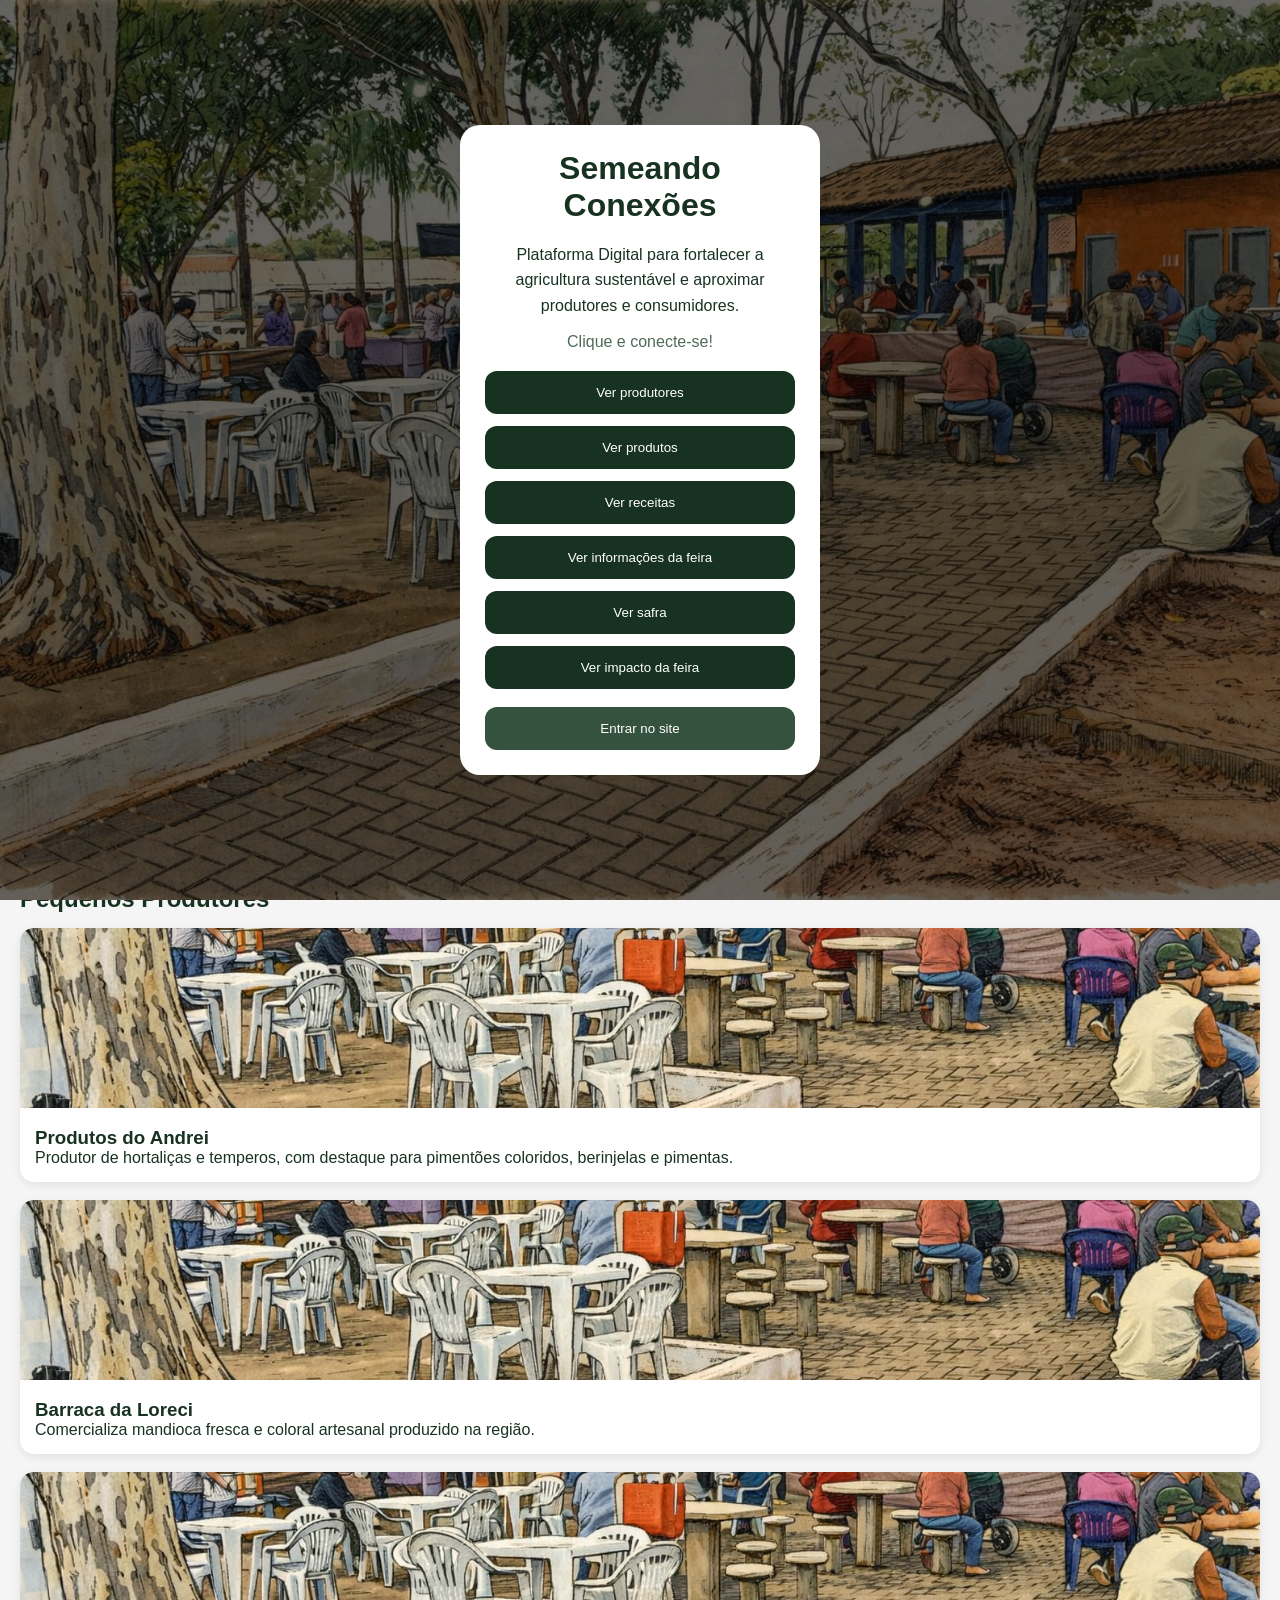
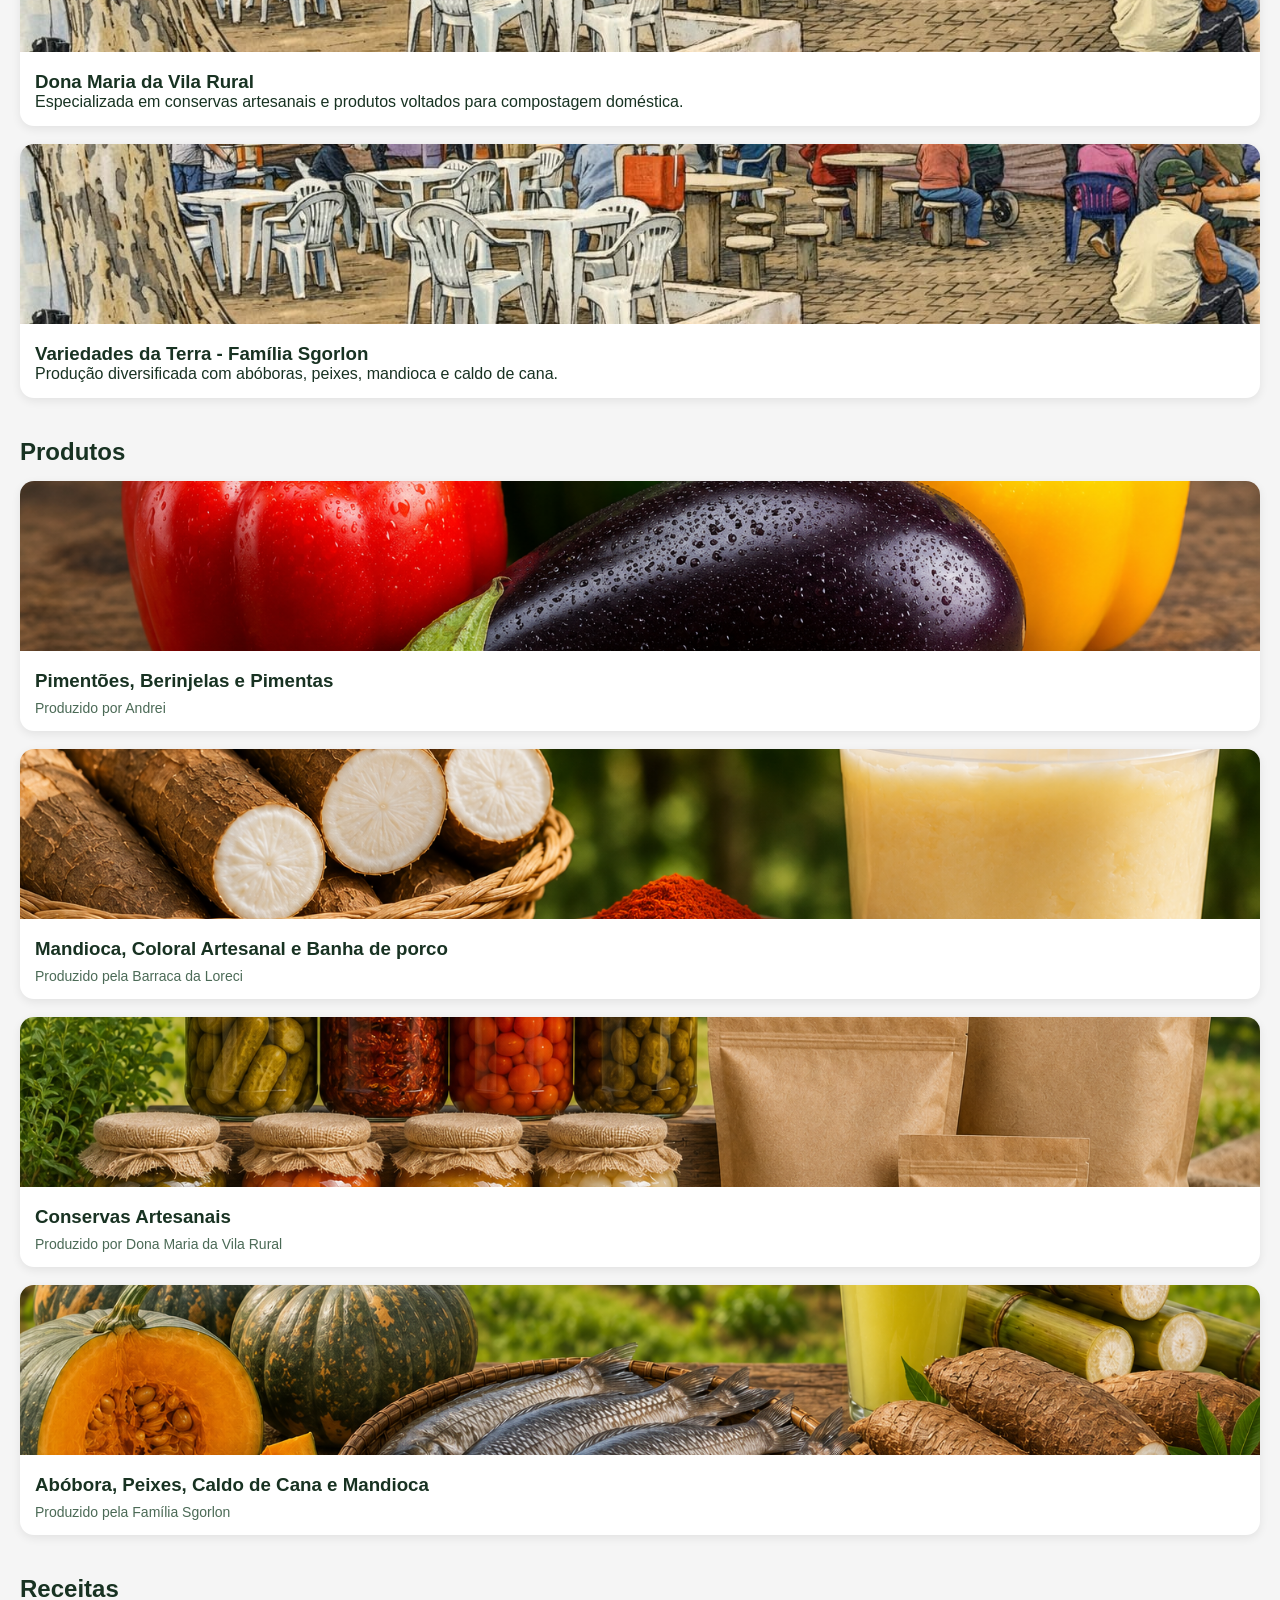
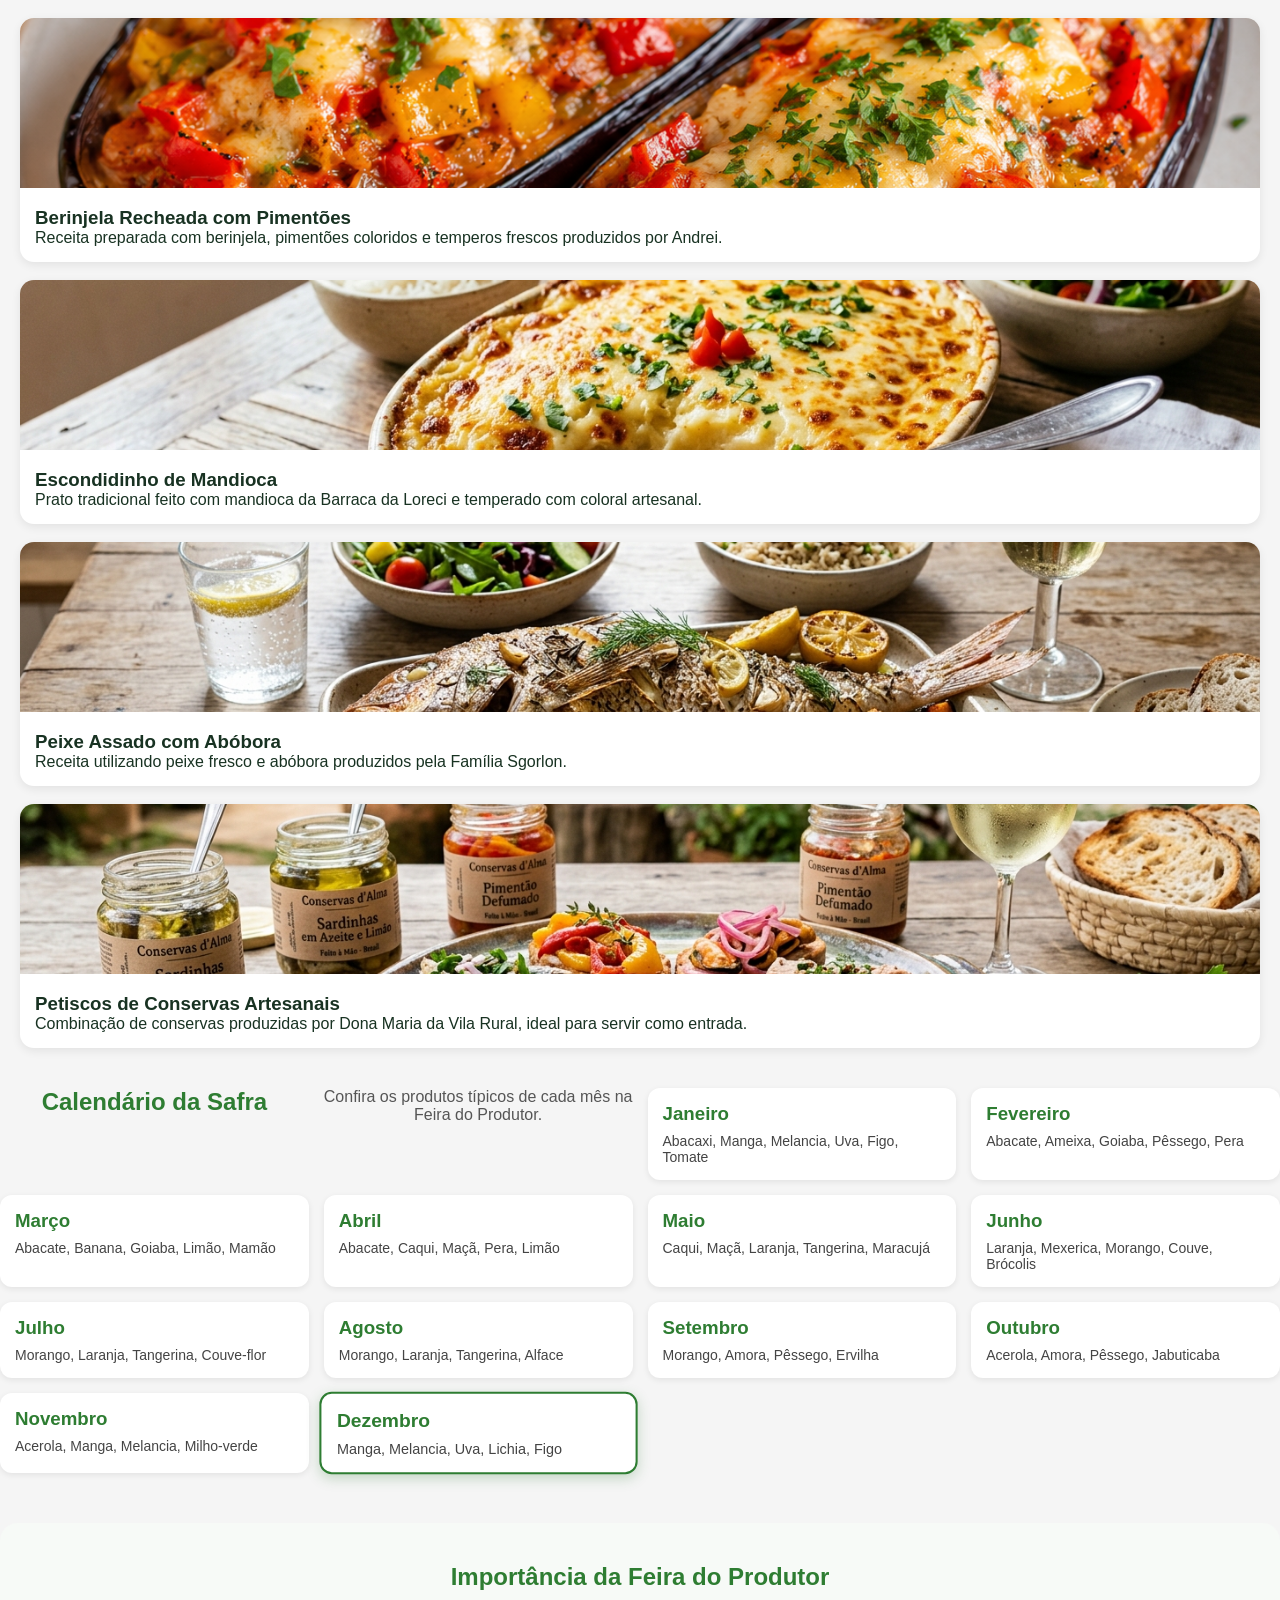
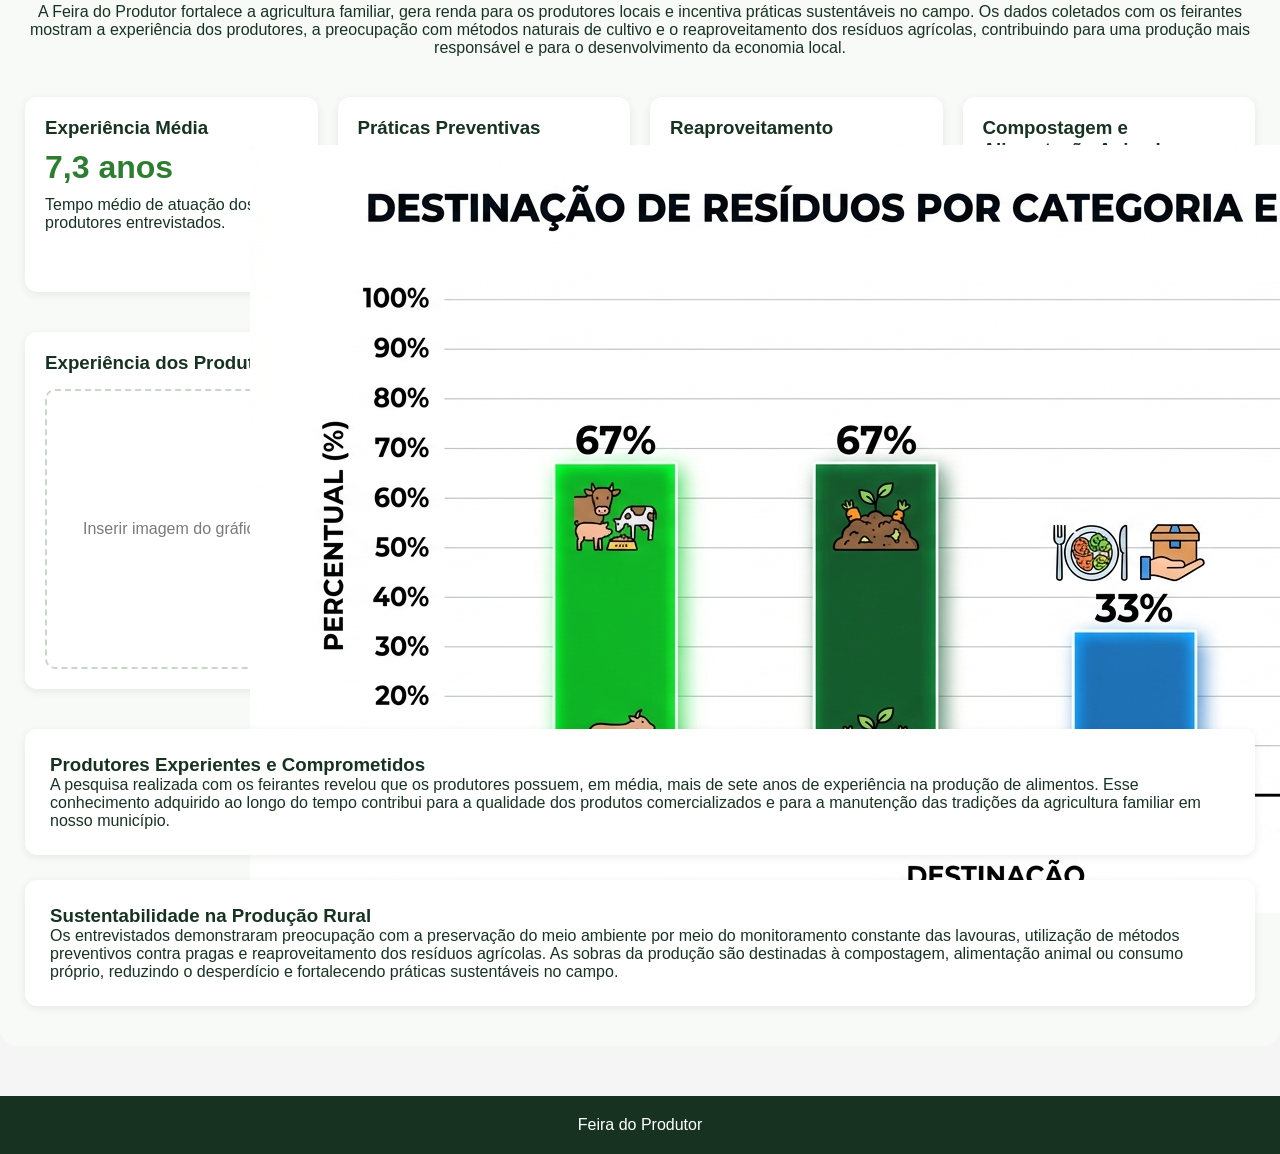
==== commit 13655bf0: "Atualizar o index.html" ====
--- a/index.html
+++ b/index.html
@@ -560,7 +560,7 @@
         <div class="fpmc-grafico-box">
             <h3>Sustentabilidade e Reaproveitamento</h3>
             <div class="fpmc-placeholder">
-                Inserir imagem do gráfico sobre controle natural de pragas e reaproveitamento de resíduos.
+               <img src="imagens/gb.png">
             </div>
         </div>
 
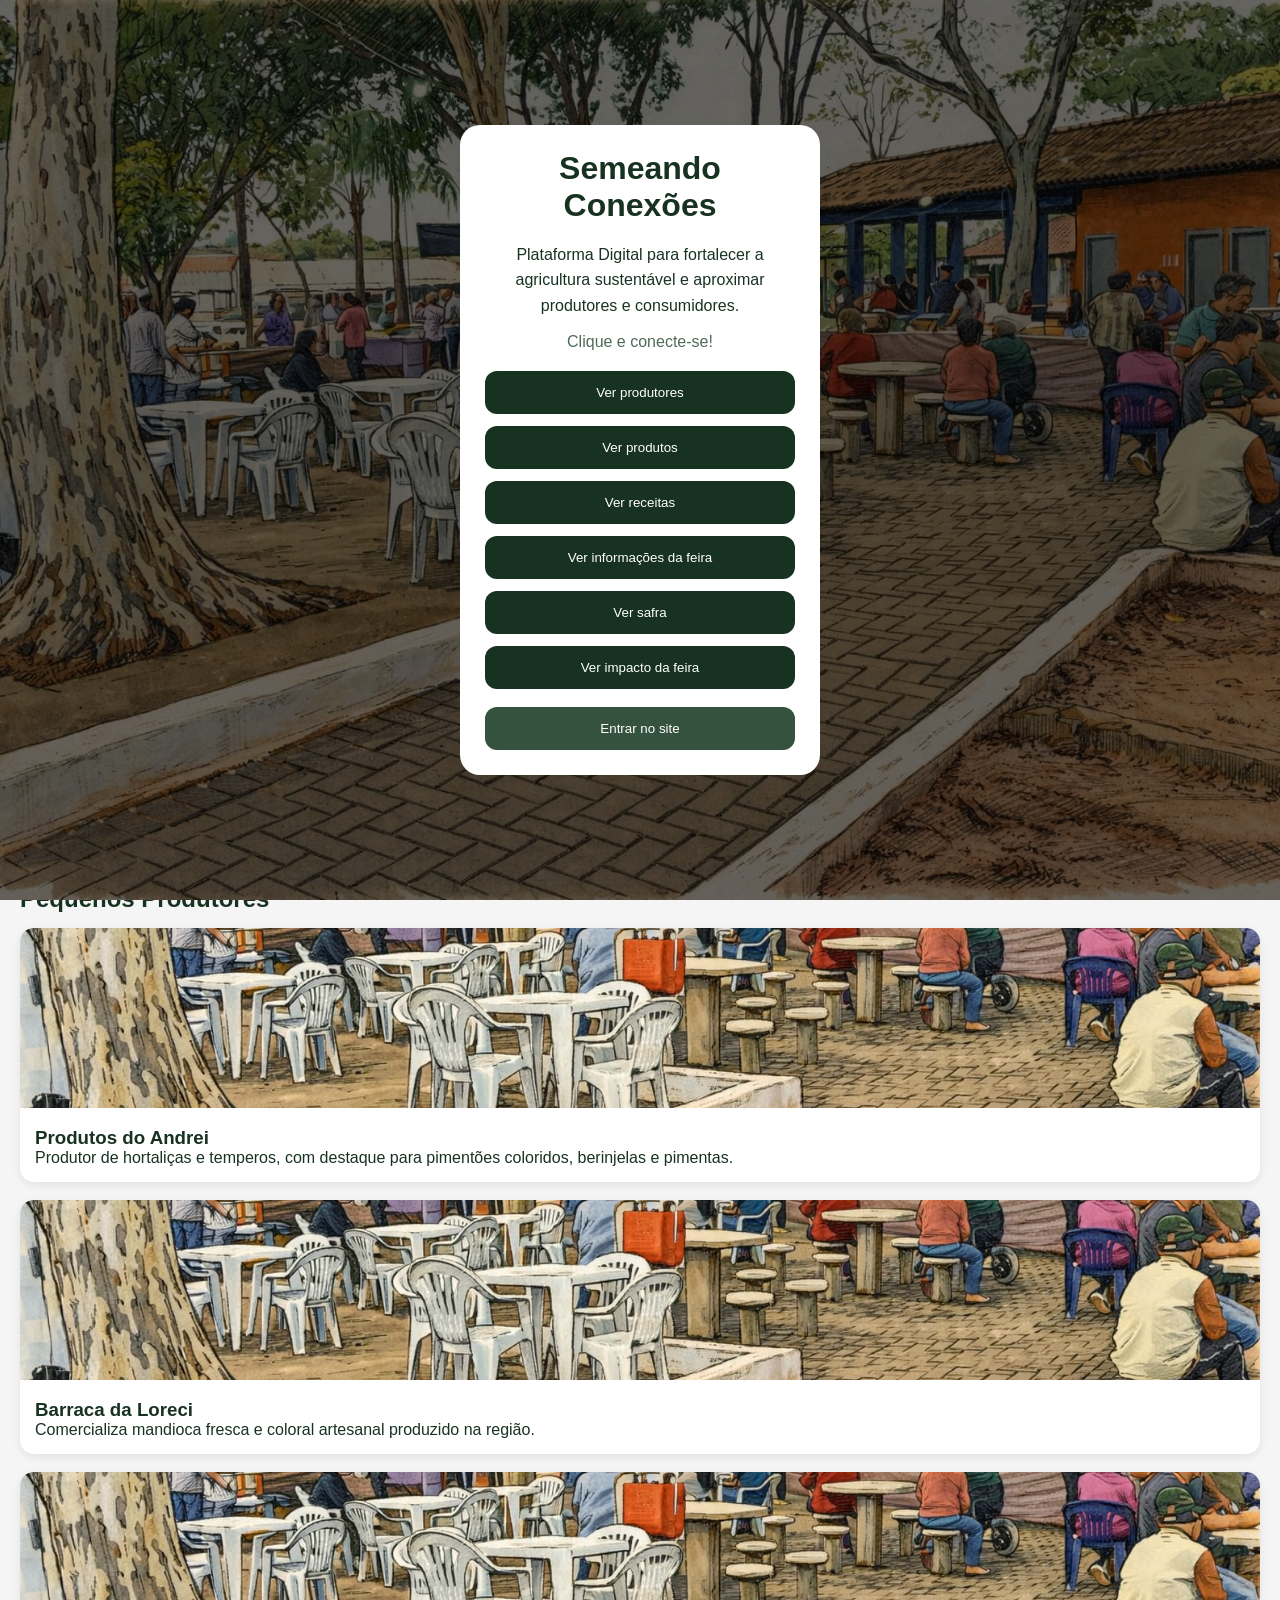
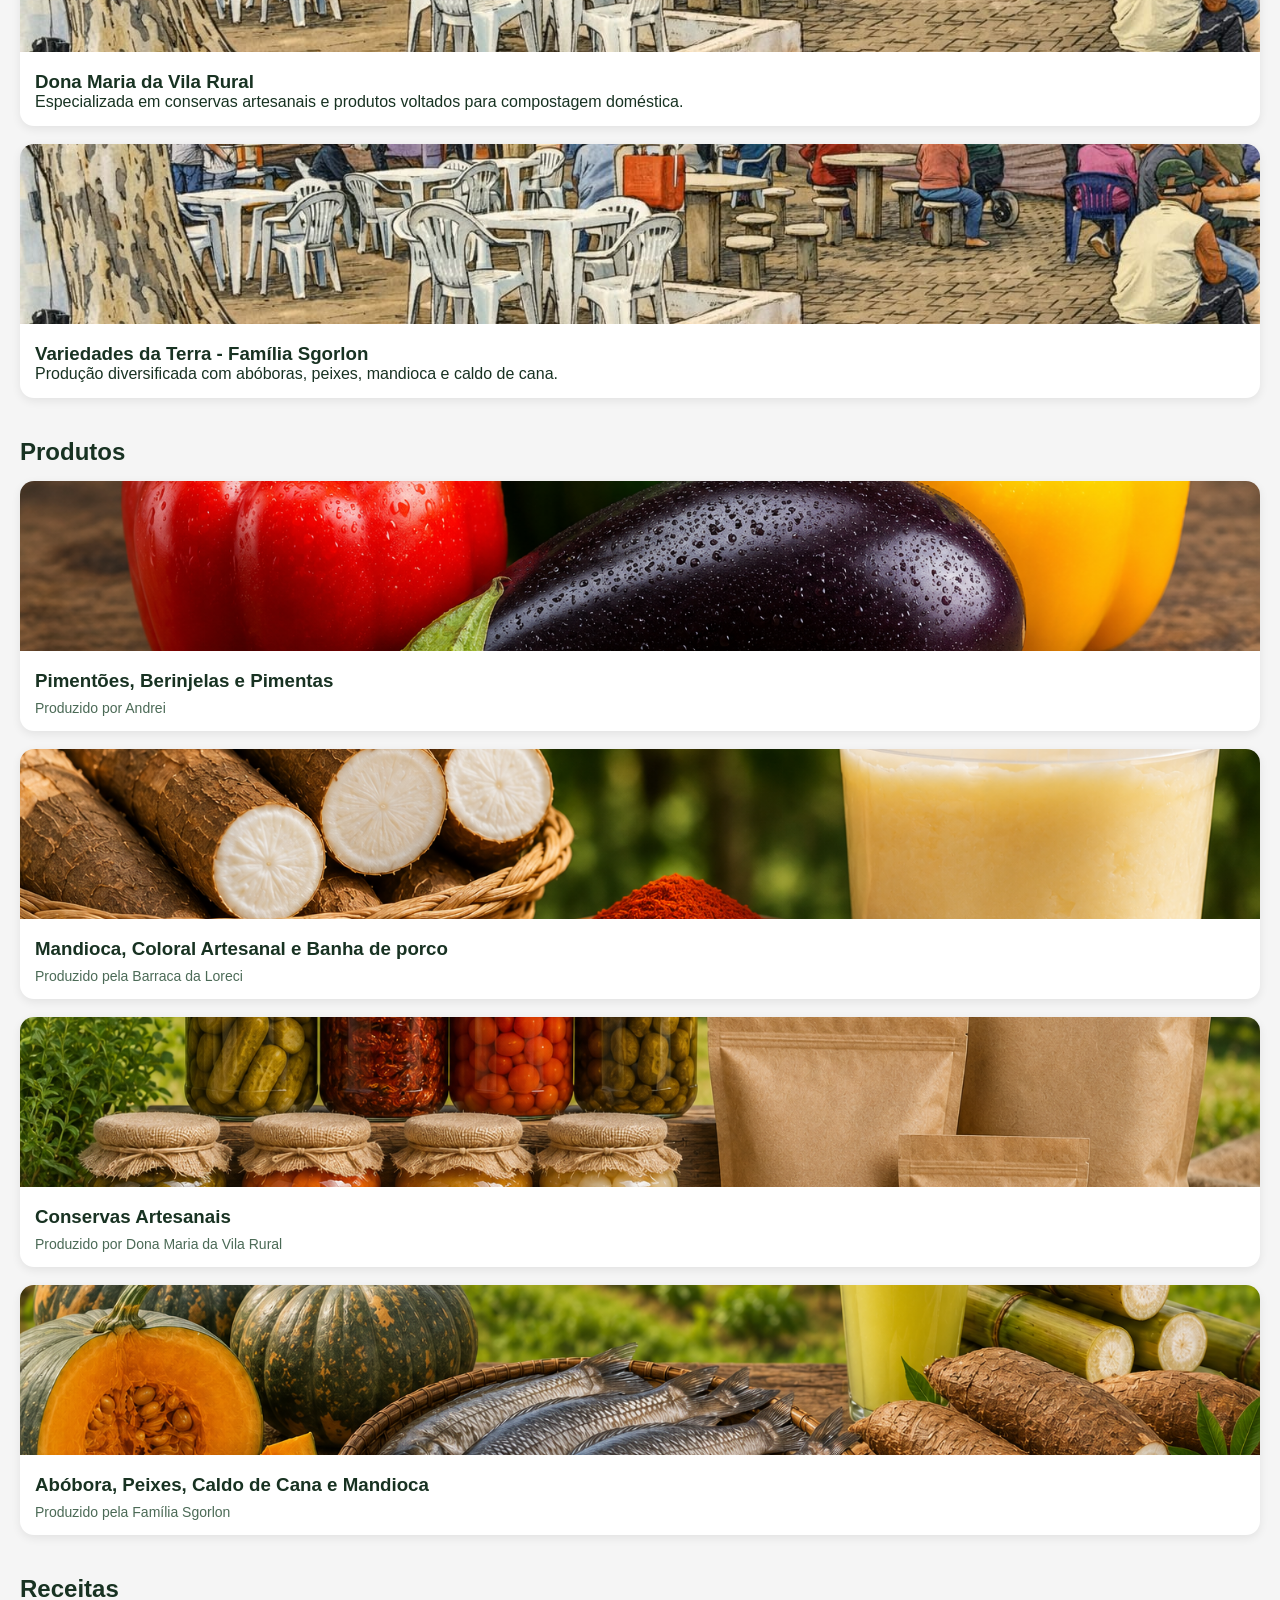
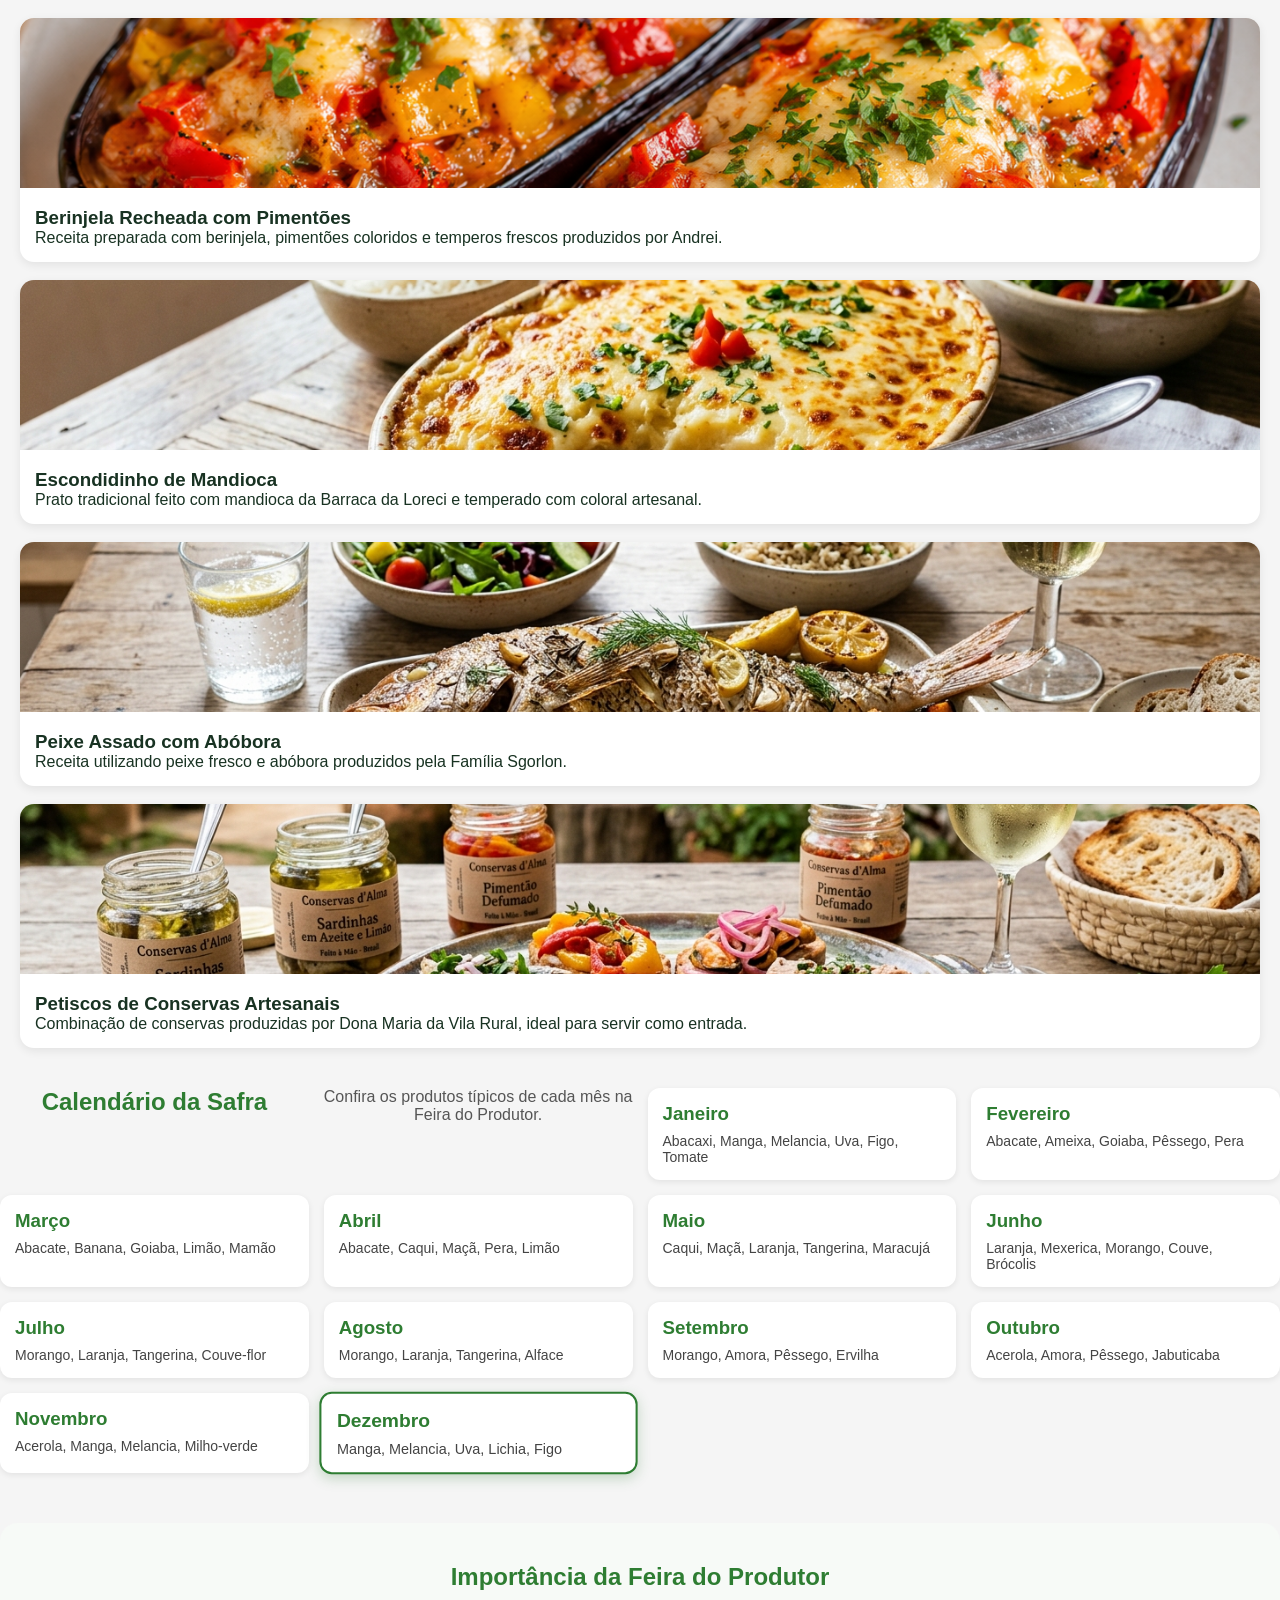
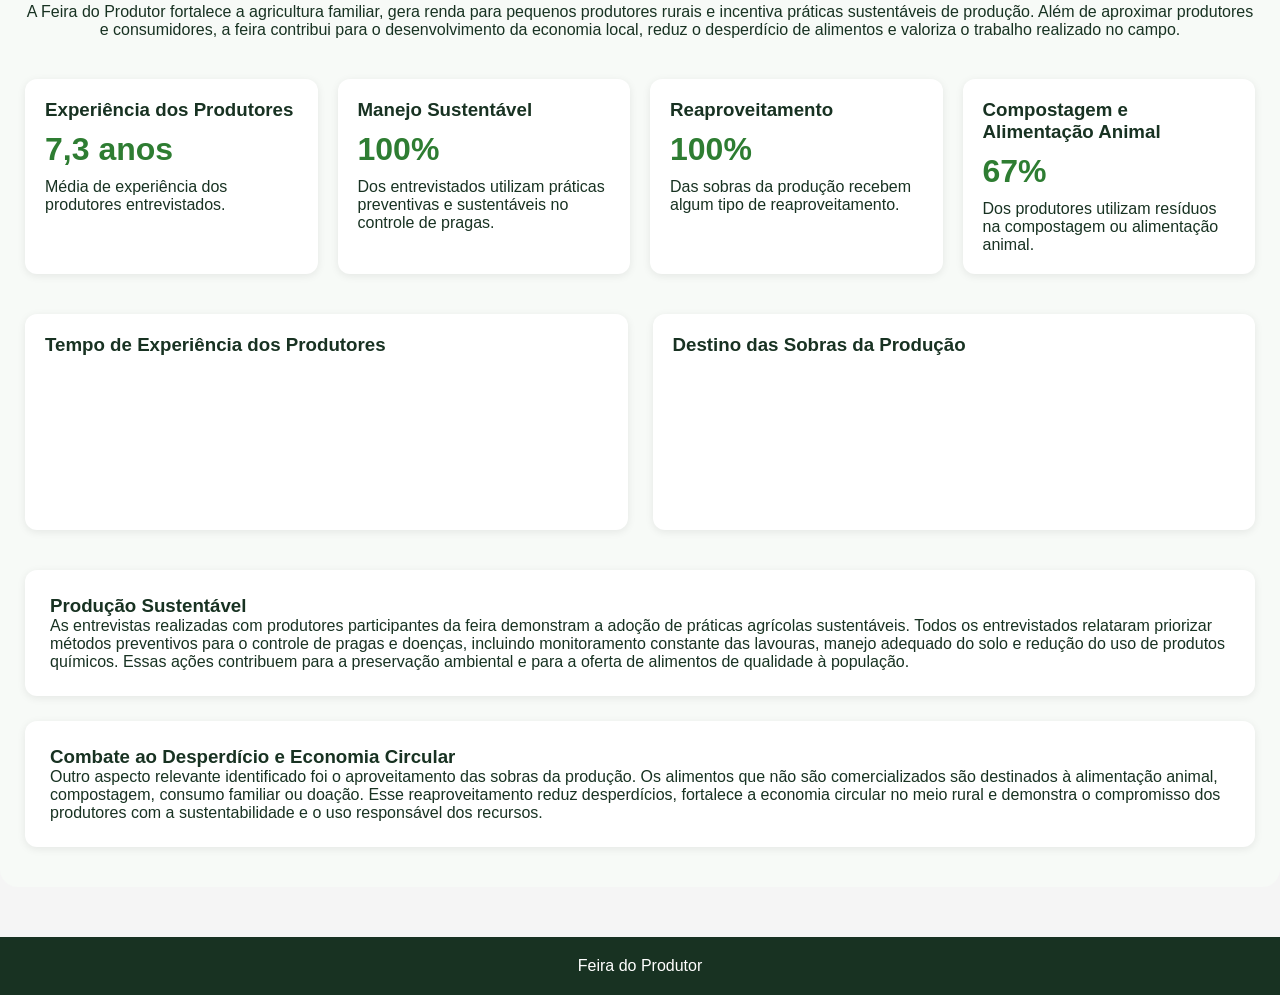
==== commit aced5cc8: "Atualizar o index.html" ====
--- a/index.html
+++ b/index.html
@@ -509,12 +509,11 @@
     <div class="fpmc-impacto-cabecalho">
         <h2>Importância da Feira do Produtor</h2>
         <p>
-            A Feira do Produtor fortalece a agricultura familiar, gera renda para
-            os produtores locais e incentiva práticas sustentáveis no campo.
-            Os dados coletados com os feirantes mostram a experiência dos
-            produtores, a preocupação com métodos naturais de cultivo e o
-            reaproveitamento dos resíduos agrícolas, contribuindo para uma
-            produção mais responsável e para o desenvolvimento da economia local.
+            A Feira do Produtor fortalece a agricultura familiar, gera renda
+            para pequenos produtores rurais e incentiva práticas sustentáveis
+            de produção. Além de aproximar produtores e consumidores, a feira
+            contribui para o desenvolvimento da economia local, reduz o
+            desperdício de alimentos e valoriza o trabalho realizado no campo.
         </p>
     </div>
 
@@ -522,27 +521,27 @@
     <div class="fpmc-impacto-indicadores">
 
         <div class="fpmc-impacto-card">
-            <h3>Experiência Média</h3>
+            <h3>Experiência dos Produtores</h3>
             <div class="fpmc-impacto-valor">7,3 anos</div>
-            <p>Tempo médio de atuação dos produtores entrevistados.</p>
+            <p>Média de experiência dos produtores entrevistados.</p>
         </div>
 
         <div class="fpmc-impacto-card">
-            <h3>Práticas Preventivas</h3>
+            <h3>Manejo Sustentável</h3>
             <div class="fpmc-impacto-valor">100%</div>
-            <p>Dos produtores utilizam monitoramento e prevenção de pragas.</p>
+            <p>Dos entrevistados utilizam práticas preventivas e sustentáveis no controle de pragas.</p>
         </div>
 
         <div class="fpmc-impacto-card">
             <h3>Reaproveitamento</h3>
             <div class="fpmc-impacto-valor">100%</div>
-            <p>Dos produtores reaproveitam total ou parcialmente os resíduos da produção.</p>
+            <p>Das sobras da produção recebem algum tipo de reaproveitamento.</p>
         </div>
 
         <div class="fpmc-impacto-card">
             <h3>Compostagem e Alimentação Animal</h3>
             <div class="fpmc-impacto-valor">67%</div>
-            <p>Utilizam sobras da produção para compostagem ou alimentação animal.</p>
+            <p>Dos produtores utilizam resíduos na compostagem ou alimentação animal.</p>
         </div>
 
     </div>
@@ -551,17 +550,13 @@
     <div class="fpmc-impacto-graficos">
 
         <div class="fpmc-grafico-box">
-            <h3>Experiência dos Produtores</h3>
-            <div class="fpmc-placeholder">
-                Inserir imagem do gráfico sobre o tempo de atuação dos produtores.
-            </div>
+            <h3>Tempo de Experiência dos Produtores</h3>
+            <canvas id="graficoExperiencia"></canvas>
         </div>
 
         <div class="fpmc-grafico-box">
-            <h3>Sustentabilidade e Reaproveitamento</h3>
-            <div class="fpmc-placeholder">
-               <img src="imagens/gb.png">
-            </div>
+            <h3>Destino das Sobras da Produção</h3>
+            <canvas id="graficoSobras"></canvas>
         </div>
 
     </div>
@@ -570,31 +565,35 @@
     <div class="fpmc-impacto-conteudo">
 
         <div class="fpmc-texto-box">
-            <h3>Produtores Experientes e Comprometidos</h3>
-            <p>
-                A pesquisa realizada com os feirantes revelou que os produtores
-                possuem, em média, mais de sete anos de experiência na produção
-                de alimentos. Esse conhecimento adquirido ao longo do tempo
-                contribui para a qualidade dos produtos comercializados e para a
-                manutenção das tradições da agricultura familiar em nosso município.
+            <h3>Produção Sustentável</h3>
+            <p>
+                As entrevistas realizadas com produtores participantes da feira
+                demonstram a adoção de práticas agrícolas sustentáveis. Todos os
+                entrevistados relataram priorizar métodos preventivos para o
+                controle de pragas e doenças, incluindo monitoramento constante
+                das lavouras, manejo adequado do solo e redução do uso de
+                produtos químicos. Essas ações contribuem para a preservação
+                ambiental e para a oferta de alimentos de qualidade à população.
             </p>
         </div>
 
         <div class="fpmc-texto-box">
-            <h3>Sustentabilidade na Produção Rural</h3>
-            <p>
-                Os entrevistados demonstraram preocupação com a preservação do
-                meio ambiente por meio do monitoramento constante das lavouras,
-                utilização de métodos preventivos contra pragas e reaproveitamento
-                dos resíduos agrícolas. As sobras da produção são destinadas à
-                compostagem, alimentação animal ou consumo próprio, reduzindo o
-                desperdício e fortalecendo práticas sustentáveis no campo.
+            <h3>Combate ao Desperdício e Economia Circular</h3>
+            <p>
+                Outro aspecto relevante identificado foi o aproveitamento das
+                sobras da produção. Os alimentos que não são comercializados
+                são destinados à alimentação animal, compostagem, consumo
+                familiar ou doação. Esse reaproveitamento reduz desperdícios,
+                fortalece a economia circular no meio rural e demonstra o
+                compromisso dos produtores com a sustentabilidade e o uso
+                responsável dos recursos.
             </p>
         </div>
 
     </div>
 
 </section>
+
     <!-- =========================================
     RODAPÉ
     ========================================= -->
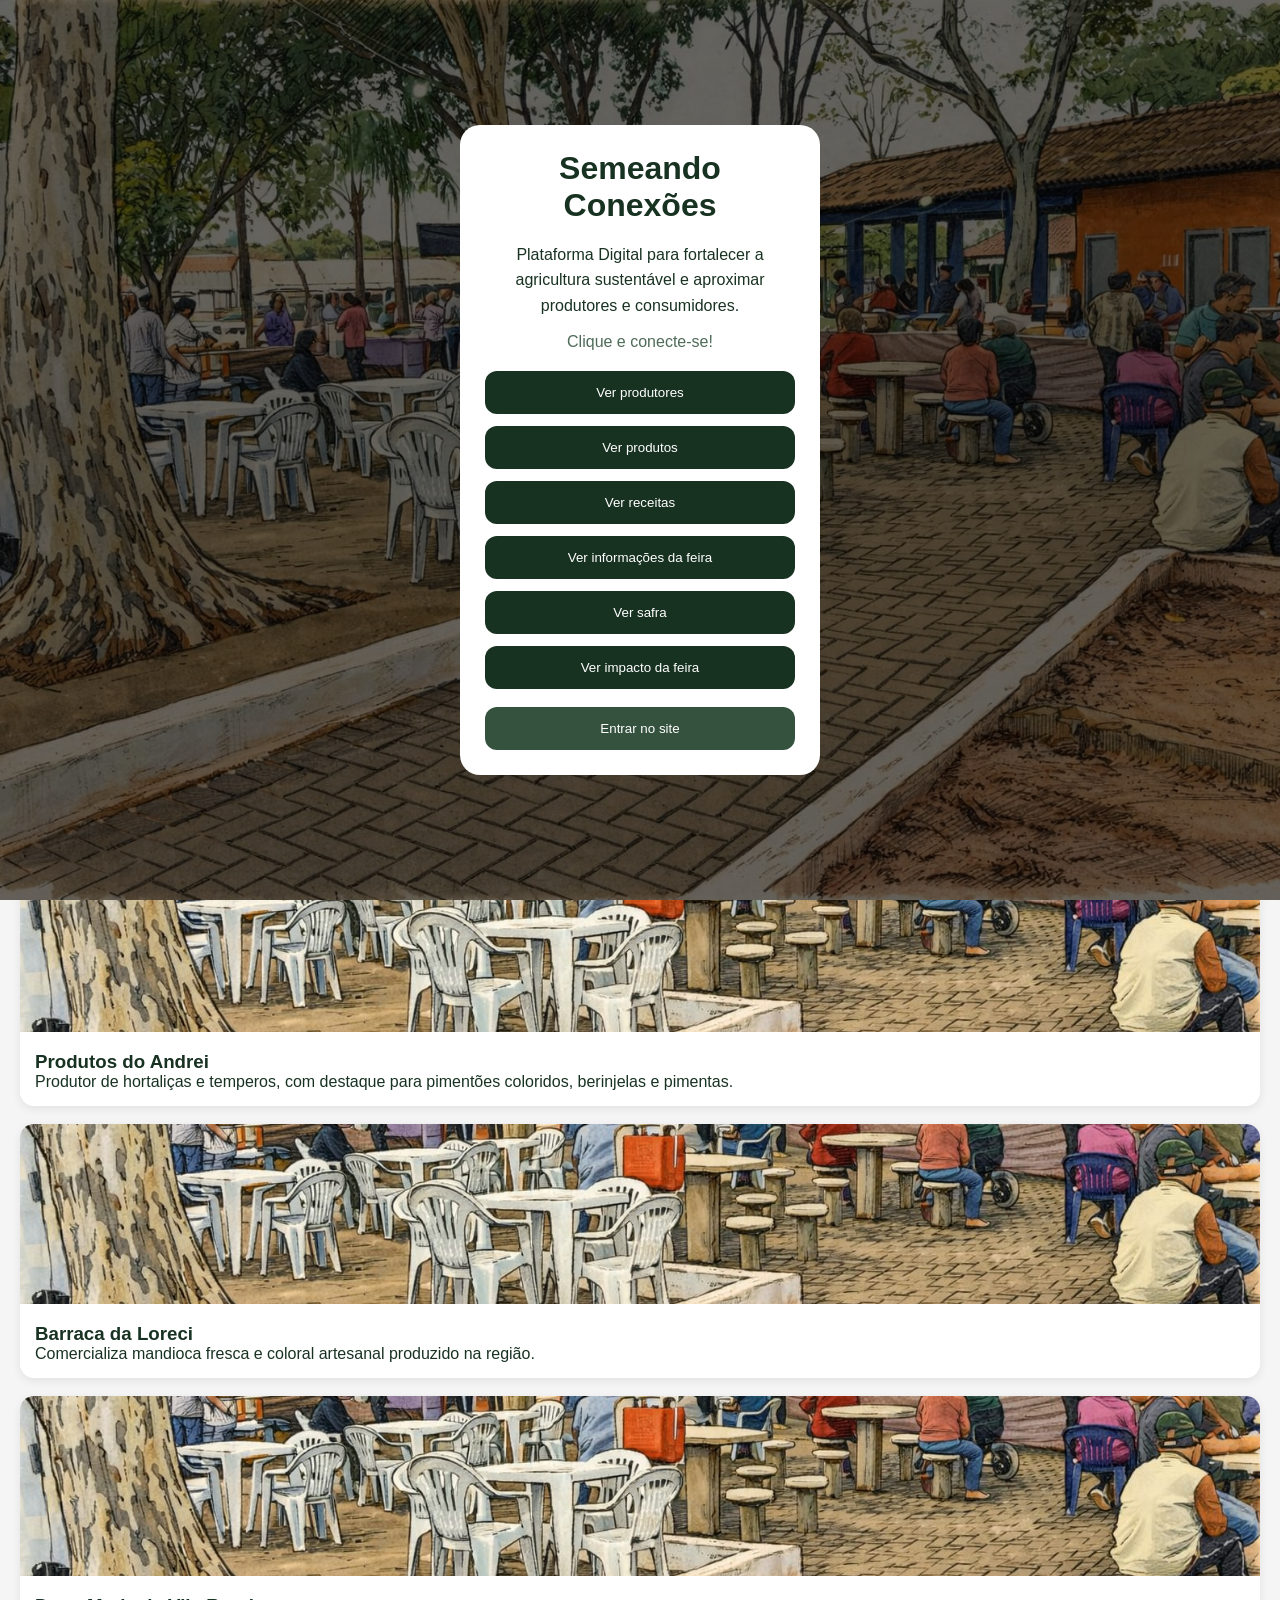
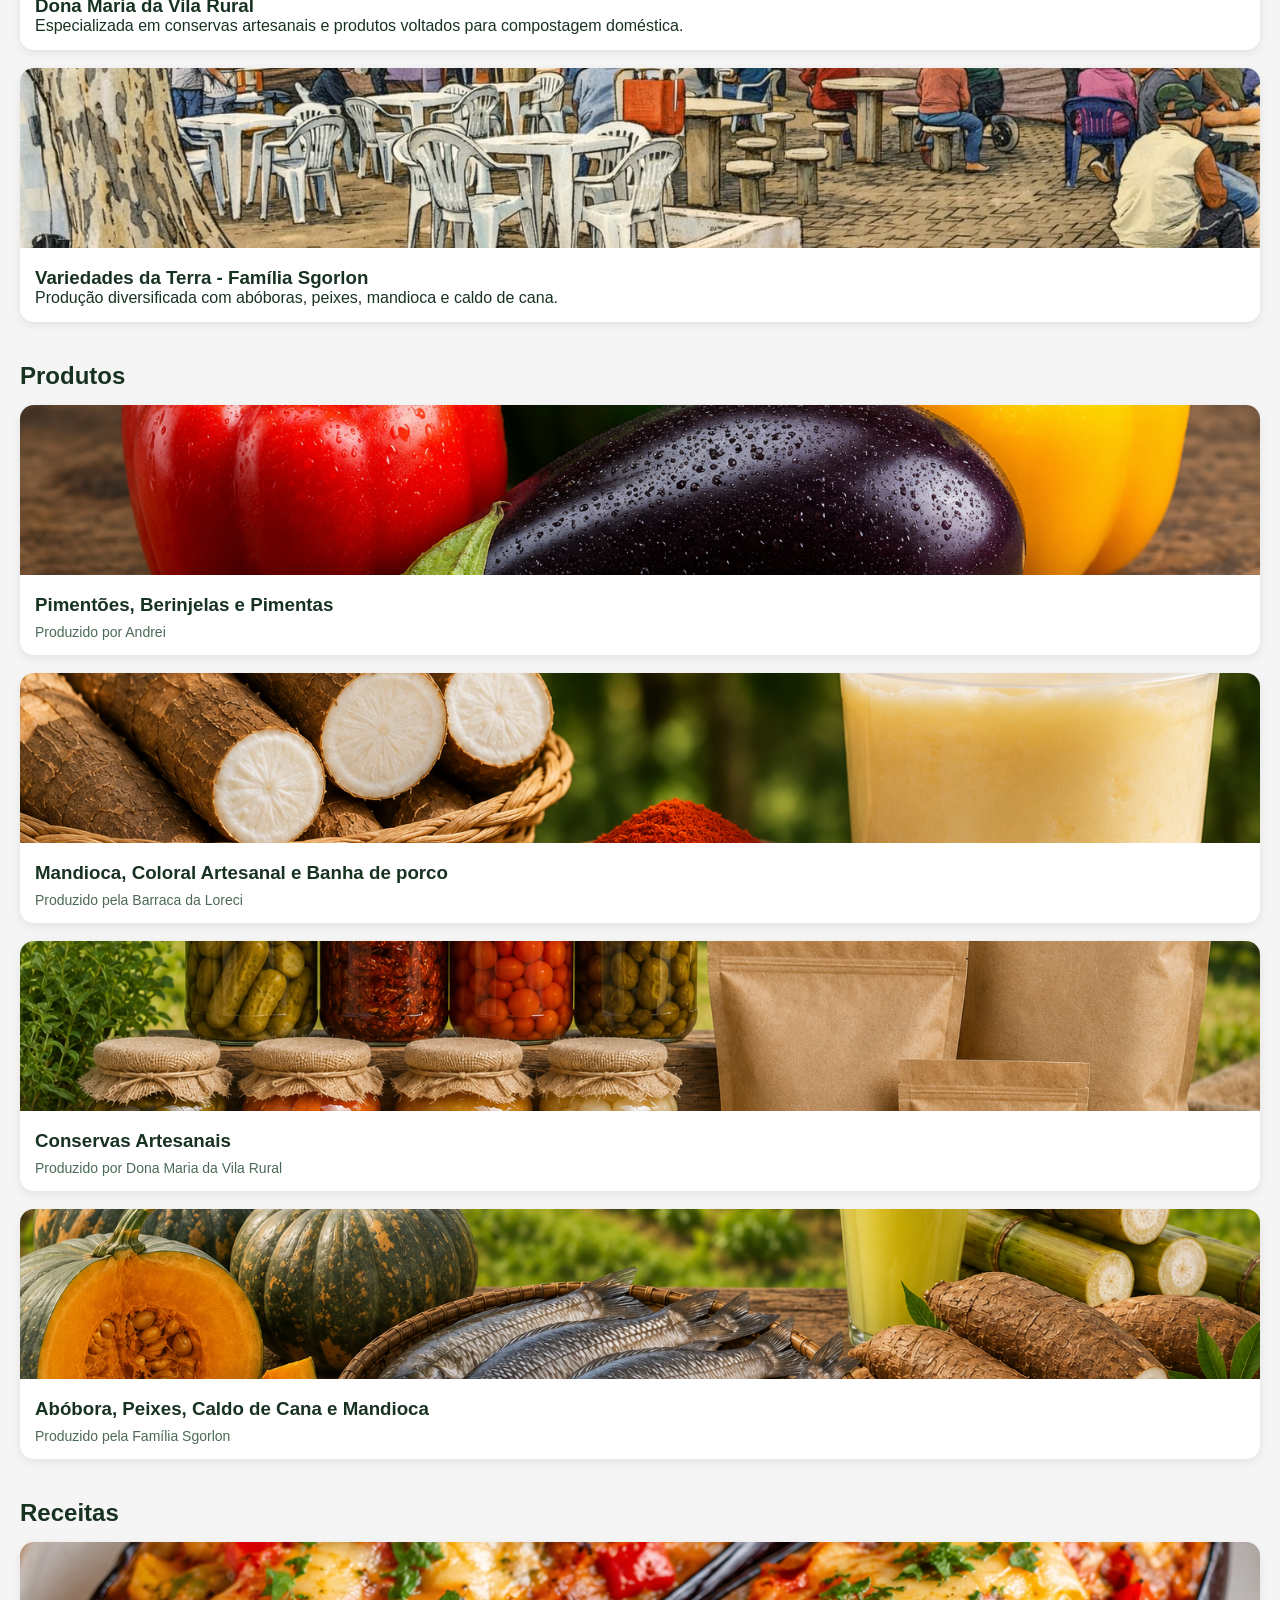
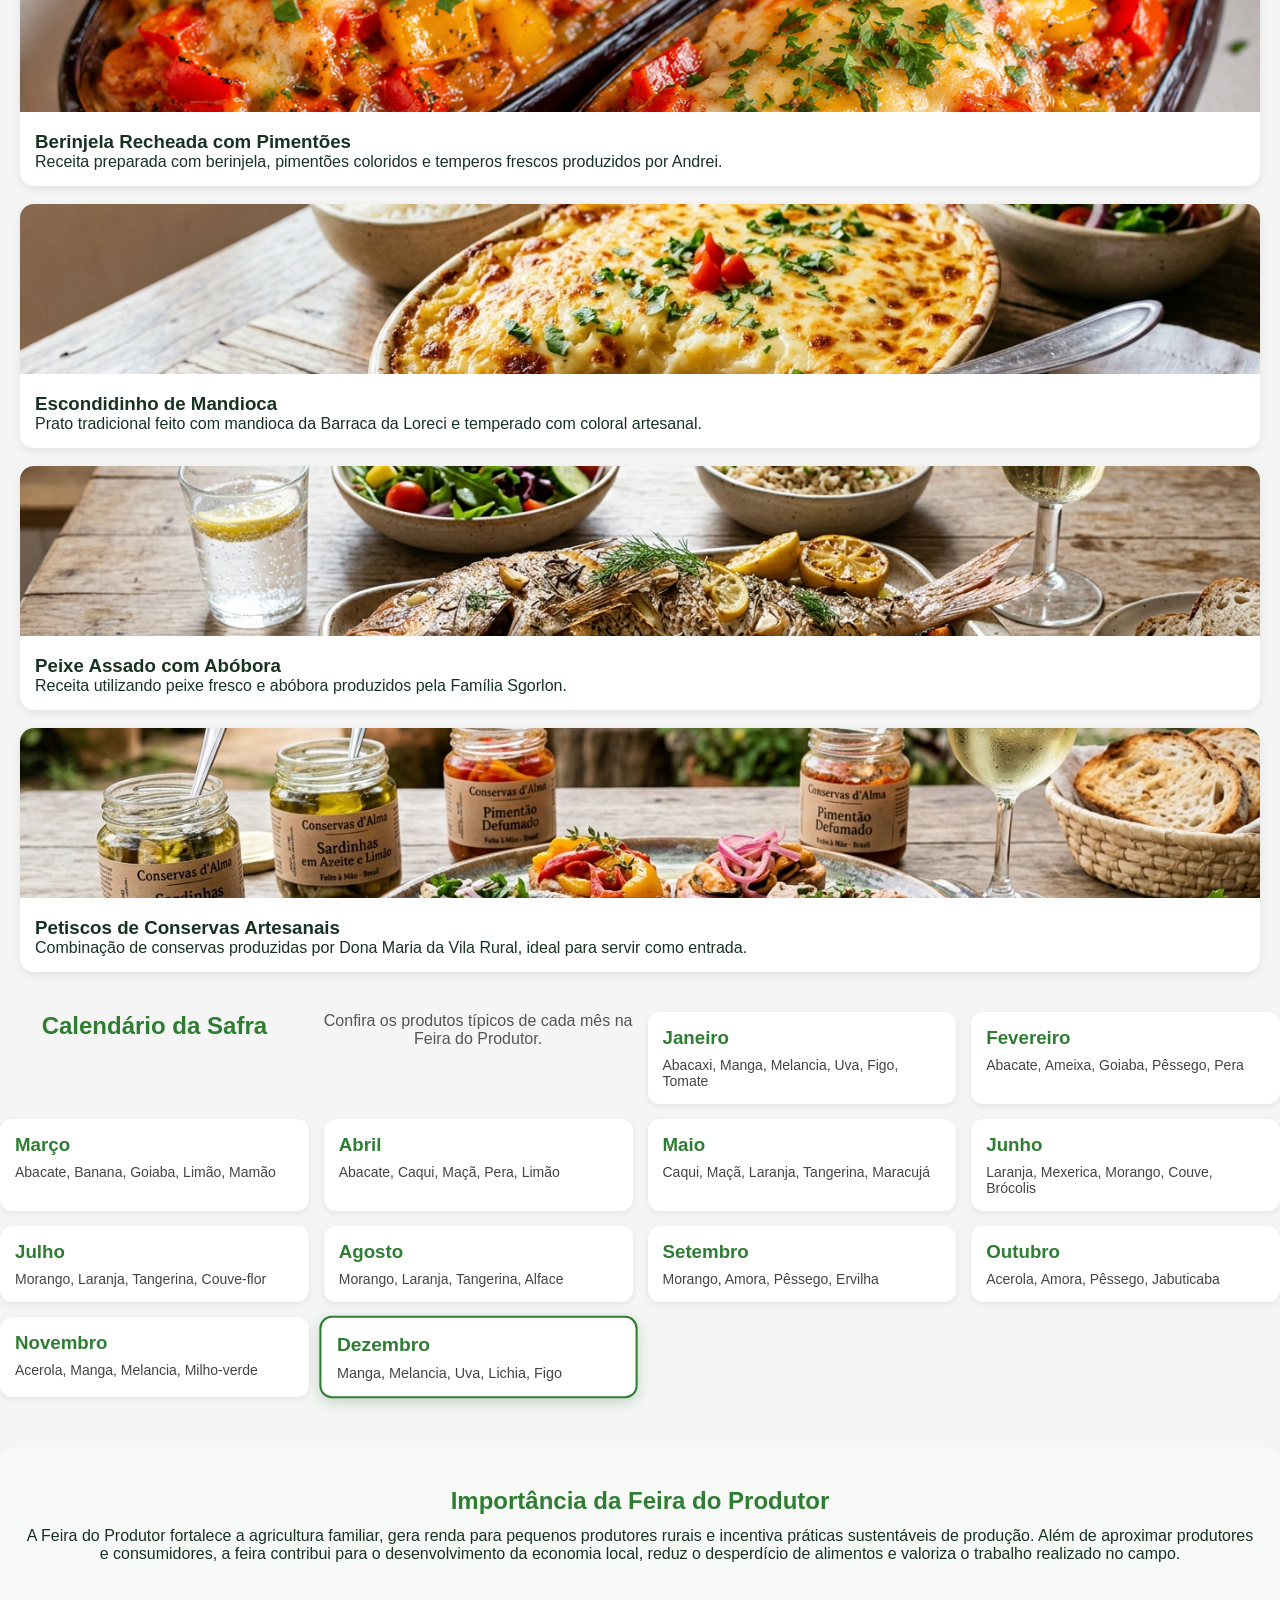
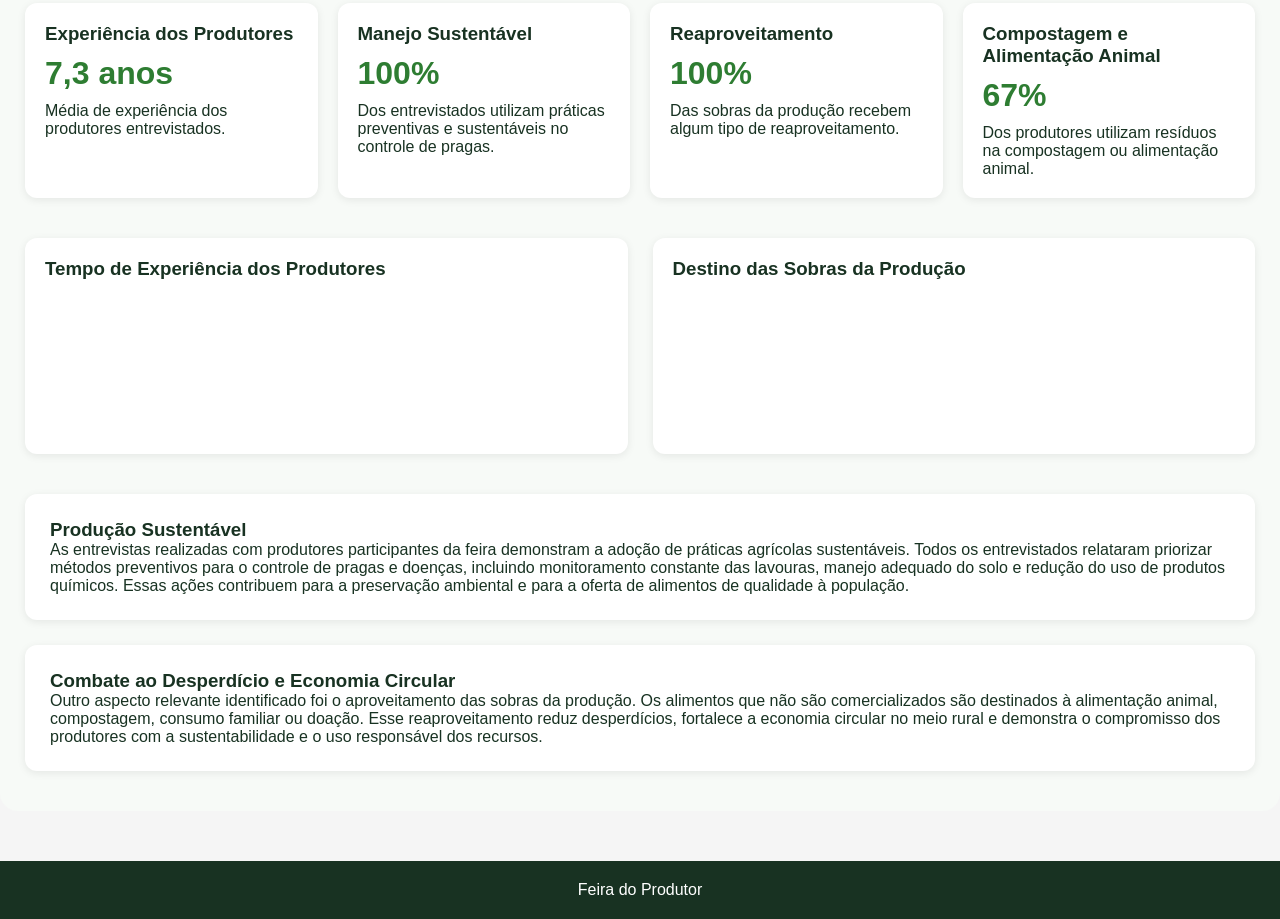
==== commit 26e773ab: "Atualizar o index.html" ====
--- a/index.html
+++ b/index.html
@@ -2,6 +2,8 @@
 <html lang="pt-BR">
 
 <head>
+
+<script src="https://cdn.jsdelivr.net/npm/chart.js"></script>
 
     <meta charset="UTF-8">
 
@@ -71,7 +73,7 @@
 
                 </button>
 
-                <button onclick="irPara('fpmc-impacto-feira)">
+                <button onclick="irPara('fpmc-impacto-feira')">
 
                     Ver impacto da feira
 
@@ -149,15 +151,7 @@
         <div class="caixa">
 
             <p>
-               Leve suas figurinhas repetidas e participe da troca do Álbum da Copa do Mundo na feira do dia 05, a partir das 18h!
-            </p>
-
-        </div>
-
-        <div class="caixa">
-
-            <p>
-              Atenção! Hoje é dia de feira!
+               Sem avisos no momento.
             </p>
 
         </div>
@@ -183,7 +177,7 @@
 
             <p>
                 <strong>Data:</strong>
-                05 de Junho
+                20 de Junho
             </p>
 
             <br>
@@ -594,6 +588,34 @@
 
 </section>
 
+<!-- GRÁFICOS (Chart.js) -->
+<script>
+new Chart(document.getElementById('graficoExperiencia'), {
+    type: 'bar',
+    data: {
+        labels: ['Produtor 1', 'Produtor 2', 'Produtor 3'],
+        datasets: [{
+            label: 'Anos de Experiência',
+            data: [7, 10, 5]
+        }]
+    }
+});
+
+new Chart(document.getElementById('graficoSobras'), {
+    type: 'pie',
+    data: {
+        labels: [
+            'Alimentação Animal',
+            'Compostagem',
+            'Consumo Familiar',
+            'Doação'
+        ],
+        datasets: [{
+            data: [2, 2, 1, 1]
+        }]
+    }
+});
+</script>
     <!-- =========================================
     RODAPÉ
     ========================================= -->
